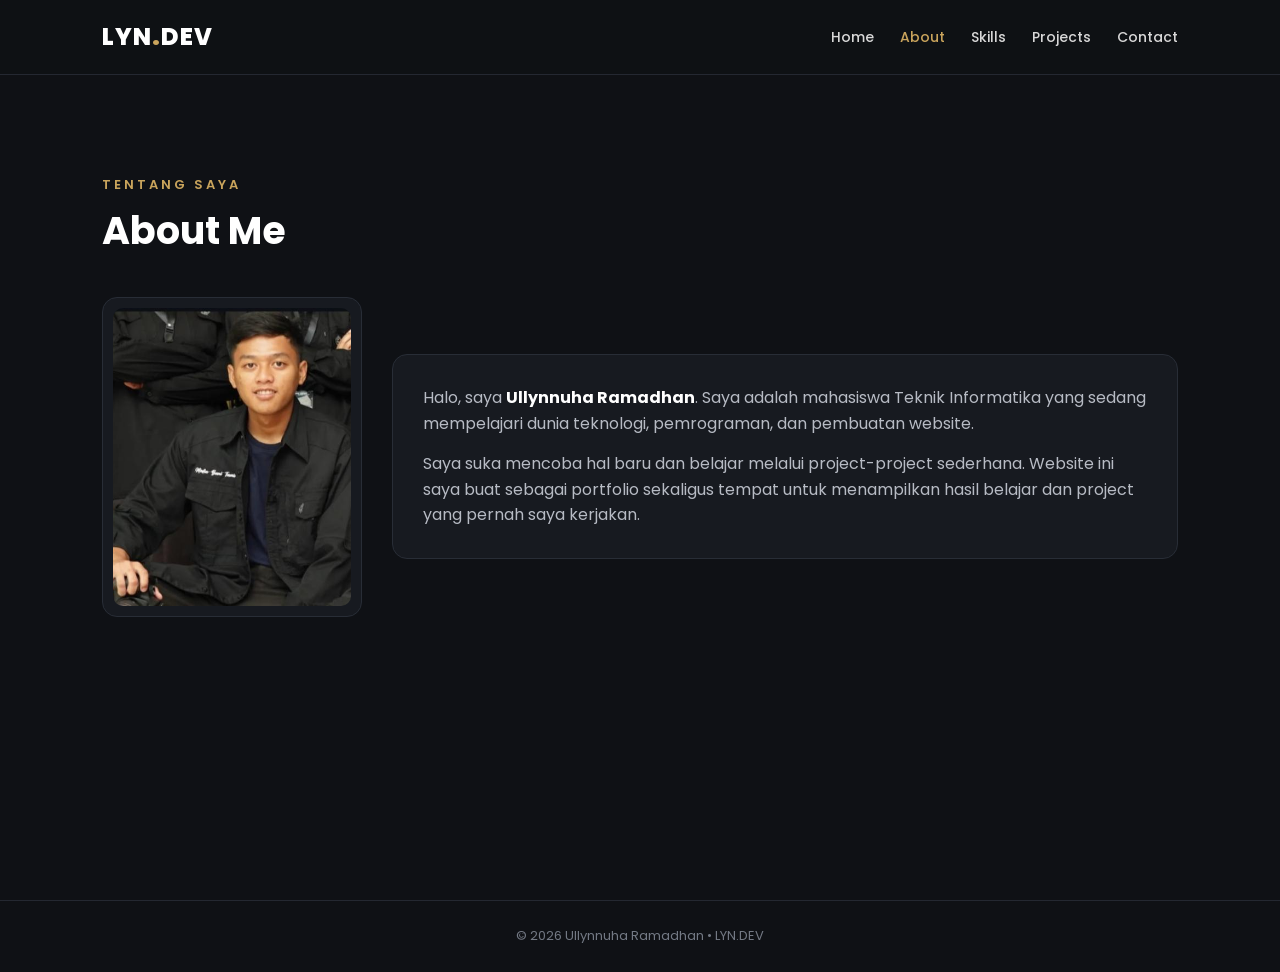
==== about.html @ 6558274b "Add files via upload" ====
<!DOCTYPE html>
<html lang="id">
<head>
    <meta charset="UTF-8">
    <meta name="viewport" content="width=device-width, initial-scale=1.0">
    <title>About | LYN.DEV</title>
    <link href="https://fonts.googleapis.com/css2?family=Poppins:wght@400;500;600;700;800&display=swap" rel="stylesheet">
    <link rel="stylesheet" href="style.css">
</head>
<body>
    <nav class="navbar">
        <div class="logo">LYN<span>.</span>DEV</div>
        <ul class="nav-menu">
            <li><a href="index.html">Home</a></li>
            <li><a href="about.html" class="active">About</a></li>
            <li><a href="skills.html">Skills</a></li>
            <li><a href="projects.html">Projects</a></li>
            <li><a href="contact.html">Contact</a></li>
        </ul>
    </nav>

    <section class="section">
        <p class="section-label">TENTANG SAYA</p>
        <h1 class="section-title">About Me</h1>
        <div class="about-layout">
            <div class="about-photo"><img src="nuha.jpeg" alt="Ullynnuha Ramadhan"></div>
            <div class="about-box">
                <p>Halo, saya <strong>Ullynnuha Ramadhan</strong>. Saya adalah mahasiswa Teknik Informatika yang sedang mempelajari dunia teknologi, pemrograman, dan pembuatan website.</p>
                <p>Saya suka mencoba hal baru dan belajar melalui project-project sederhana. Website ini saya buat sebagai portfolio sekaligus tempat untuk menampilkan hasil belajar dan project yang pernah saya kerjakan.</p>
            </div>
        </div>
    </section>

    <footer><p>© 2026 Ullynnuha Ramadhan • LYN.DEV</p></footer>
</body>
</html>
---- style.css ----
* { margin:0; padding:0; box-sizing:border-box; scroll-behavior:smooth; }
body { font-family:'Poppins',sans-serif; background:#0f1115; color:#fff; line-height:1.6; }
a { text-decoration:none; }
.navbar { width:100%; min-height:75px; padding:0 8%; display:flex; justify-content:space-between; align-items:center; background:rgba(15,17,21,.94); border-bottom:1px solid #242831; position:sticky; top:0; z-index:100; backdrop-filter:blur(10px); }
.logo { font-size:24px; font-weight:800; letter-spacing:1px; }
.logo span { color:#c9a45c; }
.nav-menu { display:flex; align-items:center; gap:26px; list-style:none; }
.nav-menu a { color:#d8d8d8; font-size:14px; font-weight:500; transition:.3s; }
.nav-menu a:hover,.nav-menu a.active { color:#c9a45c; }
.hero { min-height:calc(100vh - 75px); padding:70px 8%; display:flex; justify-content:space-between; align-items:center; gap:60px; }
.hero-text { max-width:650px; }
.hello,.section-label { color:#c9a45c; font-size:13px; font-weight:600; letter-spacing:3px; }
.hero h1 { margin-top:12px; font-size:clamp(48px,7vw,82px); line-height:1.05; font-weight:800; }
.hero h1 span { color:#c9a45c; }
.hero h2 { margin-top:18px; color:#d7d7d7; font-size:22px; font-weight:500; }
.description { max-width:600px; margin-top:18px; color:#9da2ad; font-size:16px; }
.hero-buttons { margin-top:30px; display:flex; gap:14px; flex-wrap:wrap; }
.btn { display:inline-block; padding:12px 22px; border-radius:8px; font-size:14px; font-weight:600; transition:.3s; }
.primary { background:#c9a45c; color:#101010; }
.primary:hover { transform:translateY(-3px); }
.secondary { border:1px solid #3a3e47; color:#fff; }
.secondary:hover { border-color:#c9a45c; color:#c9a45c; }
.hero-image { width:330px; height:390px; flex-shrink:0; border:1px solid #343943; border-radius:20px; padding:12px; background:#171a20; }
.hero-image img,.about-photo img { width:100%; height:100%; object-fit:cover; border-radius:10px; display:block; }
.section { padding:100px 8%; min-height:calc(100vh - 75px); }
.section-title { margin-top:5px; font-size:38px; font-weight:700; }
.about-layout { margin-top:35px; display:grid; grid-template-columns:260px 1fr; gap:30px; align-items:center; }
.about-photo { width:260px; height:320px; padding:10px; background:#171a20; border:1px solid #282d36; border-radius:15px; }
.about-box { max-width:850px; padding:30px; background:#171a20; border:1px solid #282d36; border-radius:15px; color:#b7bbc4; }
.about-box p + p { margin-top:15px; }
.about-box strong { color:#fff; }
.skills-container,.projects-container { margin-top:35px; display:grid; grid-template-columns:repeat(3,1fr); gap:18px; }
.skill-card,.project-card { padding:25px; background:#171a20; border:1px solid #282d36; border-radius:15px; transition:.3s; overflow:hidden; }
.skill-card:hover,.project-card:hover { transform:translateY(-6px); border-color:#c9a45c; }
.skill-icon { width:58px; height:58px; display:flex; justify-content:center; align-items:center; margin-bottom:20px; border-radius:12px; background:#242831; color:#c9a45c; font-size:12px; font-weight:700; }
.skill-card h3,.project-card h2 { margin-bottom:8px; }
.skill-card p,.project-card p { color:#9298a4; font-size:14px; }
.project-intro { max-width:700px; margin-top:12px; color:#9298a4; }
.project-media { padding:0; }
.project-media img { width:100%; height:210px; object-fit:cover; display:block; background:#242831; }
.project-content { padding:25px; }
.project-number { display:block; color:#c9a45c; font-size:14px; font-weight:600; margin-bottom:10px; }
.project-card span:last-child { display:inline-block; margin-top:18px; color:#c9a45c; font-size:12px; }
.project-note { margin-top:25px; padding:16px 18px; background:#171a20; border:1px dashed #343943; border-radius:10px; color:#9298a4; font-size:13px; }
.project-note strong { color:#fff; }
.contact-section { min-height:calc(100vh - 130px); padding:100px 8%; text-align:center; background:#12151a; }
.contact-text { max-width:600px; margin:15px auto 25px; color:#9298a4; }
.contact-links { display:flex; justify-content:center; gap:15px; flex-wrap:wrap; }
.contact-links a { padding:11px 20px; border:1px solid #343943; border-radius:8px; color:#fff; transition:.3s; }
.contact-links a:hover { color:#c9a45c; border-color:#c9a45c; }
footer { padding:25px 8%; text-align:center; border-top:1px solid #242831; color:#737984; font-size:13px; }
@media (max-width:850px) {
 .navbar { padding:15px 5%; flex-direction:column; gap:12px; }
 .nav-menu { gap:14px; flex-wrap:wrap; justify-content:center; }
 .hero { padding:60px 5%; flex-direction:column-reverse; text-align:center; }
 .hero-buttons { justify-content:center; }
 .hero-image { width:260px; height:310px; }
 .section,.contact-section { padding:75px 5%; }
 .skills-container,.projects-container { grid-template-columns:repeat(2,1fr); }
 .about-layout { grid-template-columns:1fr; justify-items:center; }
 .about-box { width:100%; }
}
@media (max-width:550px) {
 .nav-menu { gap:10px; }
 .nav-menu a { font-size:11px; }
 .hero h1 { font-size:48px; }
 .hero h2 { font-size:18px; }
 .skills-container,.projects-container { grid-template-columns:1fr; }
 .section-title { font-size:32px; }
}
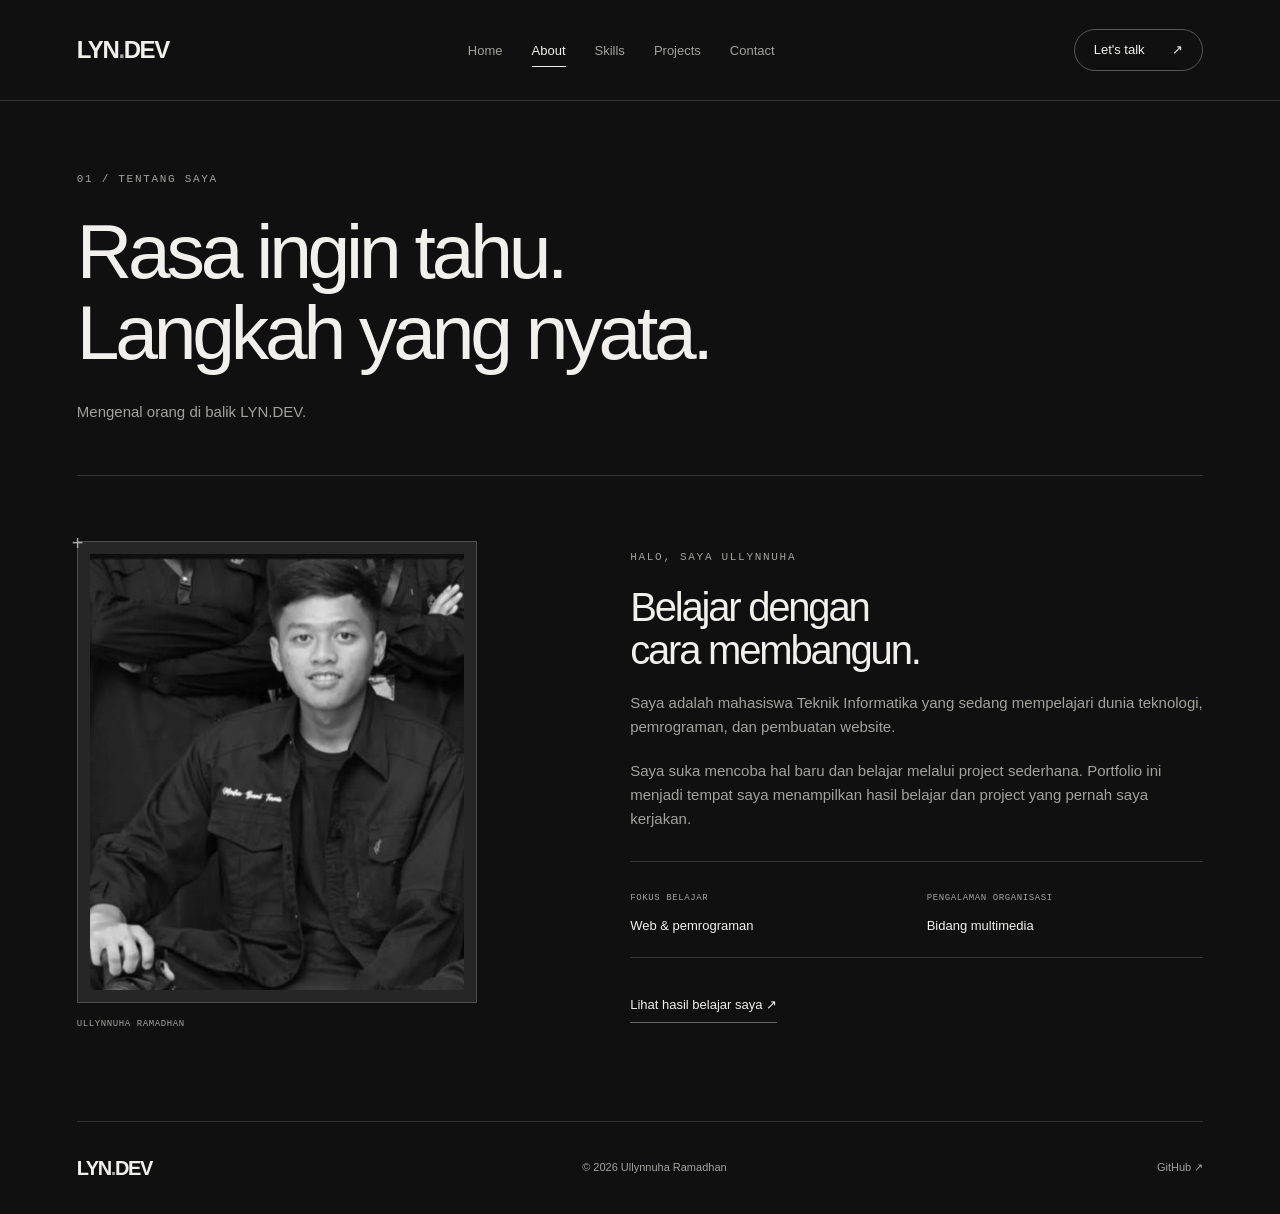
==== commit 4f89856b: "Redesign portfolio with a responsive monochrome layout" ====
--- a/about.html
+++ b/about.html
@@ -1,36 +1,4 @@
 <!DOCTYPE html>
-<html lang="id">
-<head>
-    <meta charset="UTF-8">
-    <meta name="viewport" content="width=device-width, initial-scale=1.0">
-    <title>About | LYN.DEV</title>
-    <link href="https://fonts.googleapis.com/css2?family=Poppins:wght@400;500;600;700;800&display=swap" rel="stylesheet">
-    <link rel="stylesheet" href="style.css">
-</head>
-<body>
-    <nav class="navbar">
-        <div class="logo">LYN<span>.</span>DEV</div>
-        <ul class="nav-menu">
-            <li><a href="index.html">Home</a></li>
-            <li><a href="about.html" class="active">About</a></li>
-            <li><a href="skills.html">Skills</a></li>
-            <li><a href="projects.html">Projects</a></li>
-            <li><a href="contact.html">Contact</a></li>
-        </ul>
-    </nav>
-
-    <section class="section">
-        <p class="section-label">TENTANG SAYA</p>
-        <h1 class="section-title">About Me</h1>
-        <div class="about-layout">
-            <div class="about-photo"><img src="nuha.jpeg" alt="Ullynnuha Ramadhan"></div>
-            <div class="about-box">
-                <p>Halo, saya <strong>Ullynnuha Ramadhan</strong>. Saya adalah mahasiswa Teknik Informatika yang sedang mempelajari dunia teknologi, pemrograman, dan pembuatan website.</p>
-                <p>Saya suka mencoba hal baru dan belajar melalui project-project sederhana. Website ini saya buat sebagai portfolio sekaligus tempat untuk menampilkan hasil belajar dan project yang pernah saya kerjakan.</p>
-            </div>
-        </div>
-    </section>
-
-    <footer><p>© 2026 Ullynnuha Ramadhan • LYN.DEV</p></footer>
-</body>
-</html>
+<html lang="id"><head><meta charset="UTF-8"><meta name="viewport" content="width=device-width, initial-scale=1.0"><meta name="theme-color" content="#101010"><meta name="description" content="Portfolio Ullynnuha Ramadhan, mahasiswa Teknik Informatika. Jelajahi project website, Python, dan C++ serta hubungi saya."><title>Tentang saya | LYN.DEV</title><link rel="stylesheet" href="style.css"></head><body>
+<a class="skip" href="#main">Lewati ke konten</a><header class="header"><nav class="navbar wrap" aria-label="Navigasi utama"><a class="logo" href="index.html" aria-label="LYN.DEV — Beranda">LYN<span>.</span>DEV</a><ul class="nav-menu"><li><a href="index.html">Home</a></li><li><a href="about.html" class="active" aria-current="page">About</a></li><li><a href="skills.html">Skills</a></li><li><a href="projects.html">Projects</a></li><li><a href="contact.html">Contact</a></li></ul><a class="nav-contact" href="contact.html">Let's talk <span aria-hidden="true">↗</span></a></nav></header>
+<main id="main" class="wrap"><div class="page-heading"><p class="eyebrow">01 / TENTANG SAYA</p><h1>Rasa ingin tahu.<br>Langkah yang nyata.</h1><p class="intro">Mengenal orang di balik LYN.DEV.</p></div><section class="about-grid"><figure class="portrait about-portrait"><div class="portrait-frame"><img src="nuha.jpeg" alt="Ullynnuha Ramadhan" width="600" height="750"></div><figcaption>ULLYNNUHA RAMADHAN</figcaption></figure><div class="about-copy"><p class="eyebrow">HALO, SAYA ULLYNNUHA</p><h2>Belajar dengan<br>cara membangun.</h2><p>Saya adalah mahasiswa Teknik Informatika yang sedang mempelajari dunia teknologi, pemrograman, dan pembuatan website.</p><p>Saya suka mencoba hal baru dan belajar melalui project sederhana. Portfolio ini menjadi tempat saya menampilkan hasil belajar dan project yang pernah saya kerjakan.</p><div class="about-facts"><div><span>FOKUS BELAJAR</span><p>Web &amp; pemrograman</p></div><div><span>PENGALAMAN ORGANISASI</span><p>Bidang multimedia</p></div></div><a class="text-link" href="projects.html">Lihat hasil belajar saya ↗</a></div></section></main><footer class="wrap"><a class="logo" href="index.html">LYN<span>.</span>DEV</a><p>© 2026 Ullynnuha Ramadhan</p><a href="https://github.com/nuharamadhan2809-code" target="_blank" rel="noopener noreferrer">GitHub <span aria-hidden="true">↗</span></a></footer></body></html>
--- a/style.css
+++ b/style.css
@@ -1,70 +1,5 @@
-* { margin:0; padding:0; box-sizing:border-box; scroll-behavior:smooth; }
-body { font-family:'Poppins',sans-serif; background:#0f1115; color:#fff; line-height:1.6; }
-a { text-decoration:none; }
-.navbar { width:100%; min-height:75px; padding:0 8%; display:flex; justify-content:space-between; align-items:center; background:rgba(15,17,21,.94); border-bottom:1px solid #242831; position:sticky; top:0; z-index:100; backdrop-filter:blur(10px); }
-.logo { font-size:24px; font-weight:800; letter-spacing:1px; }
-.logo span { color:#c9a45c; }
-.nav-menu { display:flex; align-items:center; gap:26px; list-style:none; }
-.nav-menu a { color:#d8d8d8; font-size:14px; font-weight:500; transition:.3s; }
-.nav-menu a:hover,.nav-menu a.active { color:#c9a45c; }
-.hero { min-height:calc(100vh - 75px); padding:70px 8%; display:flex; justify-content:space-between; align-items:center; gap:60px; }
-.hero-text { max-width:650px; }
-.hello,.section-label { color:#c9a45c; font-size:13px; font-weight:600; letter-spacing:3px; }
-.hero h1 { margin-top:12px; font-size:clamp(48px,7vw,82px); line-height:1.05; font-weight:800; }
-.hero h1 span { color:#c9a45c; }
-.hero h2 { margin-top:18px; color:#d7d7d7; font-size:22px; font-weight:500; }
-.description { max-width:600px; margin-top:18px; color:#9da2ad; font-size:16px; }
-.hero-buttons { margin-top:30px; display:flex; gap:14px; flex-wrap:wrap; }
-.btn { display:inline-block; padding:12px 22px; border-radius:8px; font-size:14px; font-weight:600; transition:.3s; }
-.primary { background:#c9a45c; color:#101010; }
-.primary:hover { transform:translateY(-3px); }
-.secondary { border:1px solid #3a3e47; color:#fff; }
-.secondary:hover { border-color:#c9a45c; color:#c9a45c; }
-.hero-image { width:330px; height:390px; flex-shrink:0; border:1px solid #343943; border-radius:20px; padding:12px; background:#171a20; }
-.hero-image img,.about-photo img { width:100%; height:100%; object-fit:cover; border-radius:10px; display:block; }
-.section { padding:100px 8%; min-height:calc(100vh - 75px); }
-.section-title { margin-top:5px; font-size:38px; font-weight:700; }
-.about-layout { margin-top:35px; display:grid; grid-template-columns:260px 1fr; gap:30px; align-items:center; }
-.about-photo { width:260px; height:320px; padding:10px; background:#171a20; border:1px solid #282d36; border-radius:15px; }
-.about-box { max-width:850px; padding:30px; background:#171a20; border:1px solid #282d36; border-radius:15px; color:#b7bbc4; }
-.about-box p + p { margin-top:15px; }
-.about-box strong { color:#fff; }
-.skills-container,.projects-container { margin-top:35px; display:grid; grid-template-columns:repeat(3,1fr); gap:18px; }
-.skill-card,.project-card { padding:25px; background:#171a20; border:1px solid #282d36; border-radius:15px; transition:.3s; overflow:hidden; }
-.skill-card:hover,.project-card:hover { transform:translateY(-6px); border-color:#c9a45c; }
-.skill-icon { width:58px; height:58px; display:flex; justify-content:center; align-items:center; margin-bottom:20px; border-radius:12px; background:#242831; color:#c9a45c; font-size:12px; font-weight:700; }
-.skill-card h3,.project-card h2 { margin-bottom:8px; }
-.skill-card p,.project-card p { color:#9298a4; font-size:14px; }
-.project-intro { max-width:700px; margin-top:12px; color:#9298a4; }
-.project-media { padding:0; }
-.project-media img { width:100%; height:210px; object-fit:cover; display:block; background:#242831; }
-.project-content { padding:25px; }
-.project-number { display:block; color:#c9a45c; font-size:14px; font-weight:600; margin-bottom:10px; }
-.project-card span:last-child { display:inline-block; margin-top:18px; color:#c9a45c; font-size:12px; }
-.project-note { margin-top:25px; padding:16px 18px; background:#171a20; border:1px dashed #343943; border-radius:10px; color:#9298a4; font-size:13px; }
-.project-note strong { color:#fff; }
-.contact-section { min-height:calc(100vh - 130px); padding:100px 8%; text-align:center; background:#12151a; }
-.contact-text { max-width:600px; margin:15px auto 25px; color:#9298a4; }
-.contact-links { display:flex; justify-content:center; gap:15px; flex-wrap:wrap; }
-.contact-links a { padding:11px 20px; border:1px solid #343943; border-radius:8px; color:#fff; transition:.3s; }
-.contact-links a:hover { color:#c9a45c; border-color:#c9a45c; }
-footer { padding:25px 8%; text-align:center; border-top:1px solid #242831; color:#737984; font-size:13px; }
-@media (max-width:850px) {
- .navbar { padding:15px 5%; flex-direction:column; gap:12px; }
- .nav-menu { gap:14px; flex-wrap:wrap; justify-content:center; }
- .hero { padding:60px 5%; flex-direction:column-reverse; text-align:center; }
- .hero-buttons { justify-content:center; }
- .hero-image { width:260px; height:310px; }
- .section,.contact-section { padding:75px 5%; }
- .skills-container,.projects-container { grid-template-columns:repeat(2,1fr); }
- .about-layout { grid-template-columns:1fr; justify-items:center; }
- .about-box { width:100%; }
-}
-@media (max-width:550px) {
- .nav-menu { gap:10px; }
- .nav-menu a { font-size:11px; }
- .hero h1 { font-size:48px; }
- .hero h2 { font-size:18px; }
- .skills-container,.projects-container { grid-template-columns:1fr; }
- .section-title { font-size:32px; }
-}
+/* LYN.DEV — monochrome portfolio */
+:root{color-scheme:dark;--bg:#101010;--fg:#f1f0ed;--muted:#a2a29f;--line:#333332;--panel:#191919}*{box-sizing:border-box}html{scroll-behavior:smooth;scroll-padding-top:110px}body{margin:0;background:var(--bg);color:var(--fg);font-family:Arial,Helvetica,sans-serif;-webkit-font-smoothing:antialiased;line-height:1.6}a{color:inherit;text-decoration:none}img{display:block;max-width:100%}h1,h2,h3,p,figure{margin:0}h1,h2,h3{line-height:1.06;letter-spacing:-.055em}a:focus-visible{outline:2px solid white;outline-offset:6px}.wrap{width:min(1240px,88%);margin-inline:auto}.header{border-bottom:1px solid var(--line)}.navbar{min-height:100px;display:flex;align-items:center;justify-content:space-between;gap:30px}.logo{font-size:24px;font-weight:900;letter-spacing:-1.4px;white-space:nowrap}.logo span{color:var(--muted)}.nav-menu{display:flex;gap:29px;list-style:none;margin:0;padding:0}.nav-menu a{color:var(--muted);font-size:13px;padding-block:12px;position:relative}.nav-menu a:hover,.nav-menu .active{color:var(--fg)}.nav-menu .active:after{content:'';position:absolute;bottom:3px;left:0;width:100%;height:1px;background:var(--fg)}.nav-contact{font-size:13px;border:1px solid #565654;padding:10px 19px;border-radius:30px}.nav-contact span{margin-left:24px}.skip{position:fixed;top:-100px;left:20px;background:white;color:black;padding:12px;z-index:999}.skip:focus{top:10px}.eyebrow{font-family:monospace;font-size:11px;letter-spacing:1.7px;font-weight:400;color:var(--muted)}.hero{display:grid;grid-template-columns:1.45fr 1fr;gap:7%;align-items:center;padding-block:80px 65px}.hero h1{font-size:clamp(54px,6.7vw,96px);margin:27px 0 22px;font-weight:600;letter-spacing:-.072em}.surname{display:block;color:#999997}.period{color:#777773}.hero-tagline{font-size:clamp(22px,2.1vw,30px);letter-spacing:-.04em;line-height:1.25}.hero-description{max-width:400px;color:var(--muted);font-size:14px;line-height:1.8;margin-top:18px}.status-dot{width:6px;height:6px;display:inline-block;background:var(--fg);border-radius:50%;margin-right:8px;vertical-align:middle}.actions{display:flex;gap:28px;align-items:center;flex-wrap:wrap;margin-top:30px}.button{display:inline-flex;align-items:center;justify-content:space-between;gap:32px;background:var(--fg);color:var(--bg);padding:15px 23px;font-size:13px;font-weight:600;border:1px solid var(--fg);transition:background .2s,color .2s}.button:hover{background:transparent;color:var(--fg)}.text-link{display:inline-flex;gap:24px;align-items:center;font-size:13px;white-space:nowrap;border-bottom:1px solid #666;padding-block:7px}.text-link:hover{border-color:white}.portrait{position:relative;min-width:0}.portrait-frame{background:#262626;position:relative;padding:12px;border:1px solid #4c4c4a}.portrait-frame:before{content:'+';position:absolute;top:-15px;left:-6px;z-index:1;color:#aaa;font-size:20px}.portrait-frame img{width:100%;height:clamp(330px,34vw,460px);object-fit:cover;object-position:center 35%;filter:grayscale(1)}.portrait figcaption{display:flex;justify-content:space-between;gap:10px;font-family:monospace;font-size:9px;letter-spacing:.6px;color:var(--muted);margin-top:14px}.portrait-index{position:absolute;right:-29px;top:5px;writing-mode:vertical-rl;font-family:monospace;font-size:9px;letter-spacing:2px;color:var(--muted)}.stack-strip{display:flex;justify-content:space-between;align-items:center;gap:25px;border-block:1px solid var(--line);padding-block:25px}.stack-strip>span{font-size:10px;letter-spacing:1.5px;color:var(--muted);font-family:monospace}.stack-strip p{font-size:15px;word-spacing:3px}.stack-strip i{font-style:normal;color:#666;margin-inline:12px}.section{padding-block:80px}.section-heading{display:flex;justify-content:space-between;align-items:end;gap:25px;margin-bottom:35px}.section-heading h2{font-size:clamp(32px,3.6vw,48px);margin-top:14px;font-weight:500}.project-grid{display:grid;grid-template-columns:1fr 1fr;gap:44px 30px}.project{min-width:0}.project-visual{background:var(--panel);aspect-ratio:1.5;overflow:hidden;display:flex;align-items:center;justify-content:center;border:1px solid var(--line);padding:28px}.project-visual img{width:100%;height:100%;object-fit:contain;filter:grayscale(1);transition:transform .35s}.project:hover .project-visual img{transform:scale(1.025)}.project-meta{display:flex;justify-content:space-between;gap:12px;color:var(--muted);font-family:monospace;font-size:9px;letter-spacing:.6px;margin-block:20px 12px}.project h3{font-size:26px;font-weight:500;letter-spacing:-1px}.project>p{font-size:13px;color:var(--muted);max-width:440px;line-height:1.8;margin-top:12px}.contact-banner{border-top:1px solid var(--line);padding-block:65px 80px;position:relative}.contact-banner h2{font-size:clamp(40px,5.8vw,76px);font-weight:500;margin-top:20px}.contact-banner .button{position:absolute;bottom:83px;right:0}footer{border-top:1px solid var(--line);padding-block:30px;display:flex;align-items:center;justify-content:space-between;gap:20px}footer p,footer>a:last-child{font-size:11px;color:var(--muted)}footer .logo{font-size:20px}.page-heading{padding-block:70px 50px;border-bottom:1px solid var(--line)}.page-heading h1{font-size:clamp(43px,6vw,78px);font-weight:500;margin-top:22px}.intro{font-size:15px;color:var(--muted);max-width:560px;margin-top:25px;line-height:1.8}.about-grid{display:grid;grid-template-columns:1fr 1.3fr;gap:10%;padding-block:65px 90px;align-items:center}.about-portrait{max-width:400px}.about-copy h2{font-size:40px;font-weight:500;margin-block:20px}.about-copy>p:not(.eyebrow){font-size:15px;color:var(--muted);margin-top:20px}.about-facts{display:grid;grid-template-columns:1fr 1fr;gap:20px;border-block:1px solid var(--line);padding-block:20px;margin-block:30px}.about-facts span{font-size:9px;color:var(--muted);font-family:monospace;letter-spacing:.6px}.about-facts p{font-size:13px;margin-top:8px}.skills-grid{display:grid;grid-template-columns:repeat(3,1fr);margin-block:45px}.skill{padding:28px 24px 32px;border:1px solid var(--line);margin-right:-1px;margin-bottom:-1px;background:var(--bg);transition:background .2s}.skill:hover{background:var(--panel)}.skill-top{display:flex;justify-content:space-between;gap:12px;font-family:monospace;font-size:9px;color:var(--muted);letter-spacing:.5px}.skill h2{font-size:32px;font-weight:500;margin-block:42px 18px}.skill p{font-size:13px;color:var(--muted);line-height:1.8}.page-outro{display:flex;align-items:center;justify-content:space-between;gap:20px;border-top:1px solid var(--line);padding-block:30px 60px;font-size:14px;color:var(--muted)}.projects-all{padding-block:50px 65px}.code-visual{width:100%;font-family:monospace;font-size:13px}.code-visual>span,.code-visual small{color:var(--muted);font-size:10px}.code-visual pre{white-space:pre-wrap;overflow-wrap:anywhere;margin-block:22px;line-height:1.9}.contact-list{padding-block:15px 70px}.contact-list>a{display:flex;align-items:center;justify-content:space-between;gap:25px;border-bottom:1px solid var(--line);padding:30px 12px;transition:background .2s}.contact-list>a:hover{background:var(--panel)}.contact-list h2{font-size:36px;font-weight:500;margin-block:10px}.contact-list p{color:var(--muted);font-size:13px;overflow-wrap:anywhere}.contact-arrow{font-size:42px;font-weight:300}
+@media(min-width:1500px){.hero{padding-block:100px 85px}}@media(max-width:950px){.wrap{width:88%}.navbar{gap:20px;min-height:90px}.nav-contact{display:none}.nav-menu{gap:20px}.hero{gap:6%;padding-block:60px}.hero h1{font-size:clamp(48px,7.5vw,72px)}.hero .eyebrow{font-size:9px;letter-spacing:1px}.portrait figcaption{font-size:8px;flex-wrap:wrap}.stack-strip{align-items:flex-start;flex-direction:column;gap:12px}.stack-strip i{margin-inline:8px}.about-grid{gap:6%}.about-copy h2{font-size:32px}.skills-grid{grid-template-columns:repeat(2,1fr)}}
+@media(max-width:640px){.wrap{width:88%}.navbar{flex-direction:column;align-items:flex-start;gap:17px;padding-block:22px}.logo{font-size:23px}.nav-menu{width:100%;justify-content:space-between;gap:10px}.nav-menu a{font-size:12px}.hero{grid-template-columns:1fr;padding-block:45px;gap:40px}.hero h1{font-size:clamp(48px,13.8vw,80px);margin-block:23px}.hero-tagline{font-size:25px}.hero .eyebrow{font-size:10px;letter-spacing:1px}.hero-description{font-size:14px}.actions{gap:24px}.portrait{width:100%;max-width:440px}.portrait-frame img{height:390px;height:clamp(320px,100vw,450px)}.portrait figcaption{font-size:9px}.portrait-index{right:-22px}.stack-strip p{font-size:12px;word-spacing:0}.stack-strip i{margin-inline:4px}.section{padding-block:50px}.section-heading{align-items:flex-start;flex-direction:column;margin-bottom:25px;gap:15px}.project-grid{grid-template-columns:1fr;gap:35px}.project-visual{padding:20px}.project h3{font-size:25px}.project-meta{font-size:8px}.contact-banner{padding-block:40px 50px}.contact-banner .button{position:static;margin-top:30px}.contact-banner h2{font-size:49px}footer{flex-wrap:wrap;padding-block:25px}footer p{order:3;width:100%}.page-heading{padding-block:45px 35px}.page-heading h1{font-size:clamp(39px,10.7vw,62px)}.intro{font-size:14px}.about-grid{grid-template-columns:1fr;padding-block:40px 60px;gap:35px}.about-copy h2{font-size:36px}.about-facts{grid-template-columns:1fr}.skills-grid{grid-template-columns:1fr;margin-block:30px}.skill h2{margin-top:28px}.page-outro{align-items:flex-start;flex-direction:column;padding-block:25px 45px}.projects-all{padding-block:35px 45px}.contact-list h2{font-size:30px}.contact-list>a{padding-inline:0}.contact-arrow{font-size:32px}.contact-list p{font-size:12px}.contact-list{padding-bottom:45px}}
+@media(prefers-reduced-motion:reduce){html{scroll-behavior:auto}*,*:before,*:after{transition:none!important;animation:none!important}}
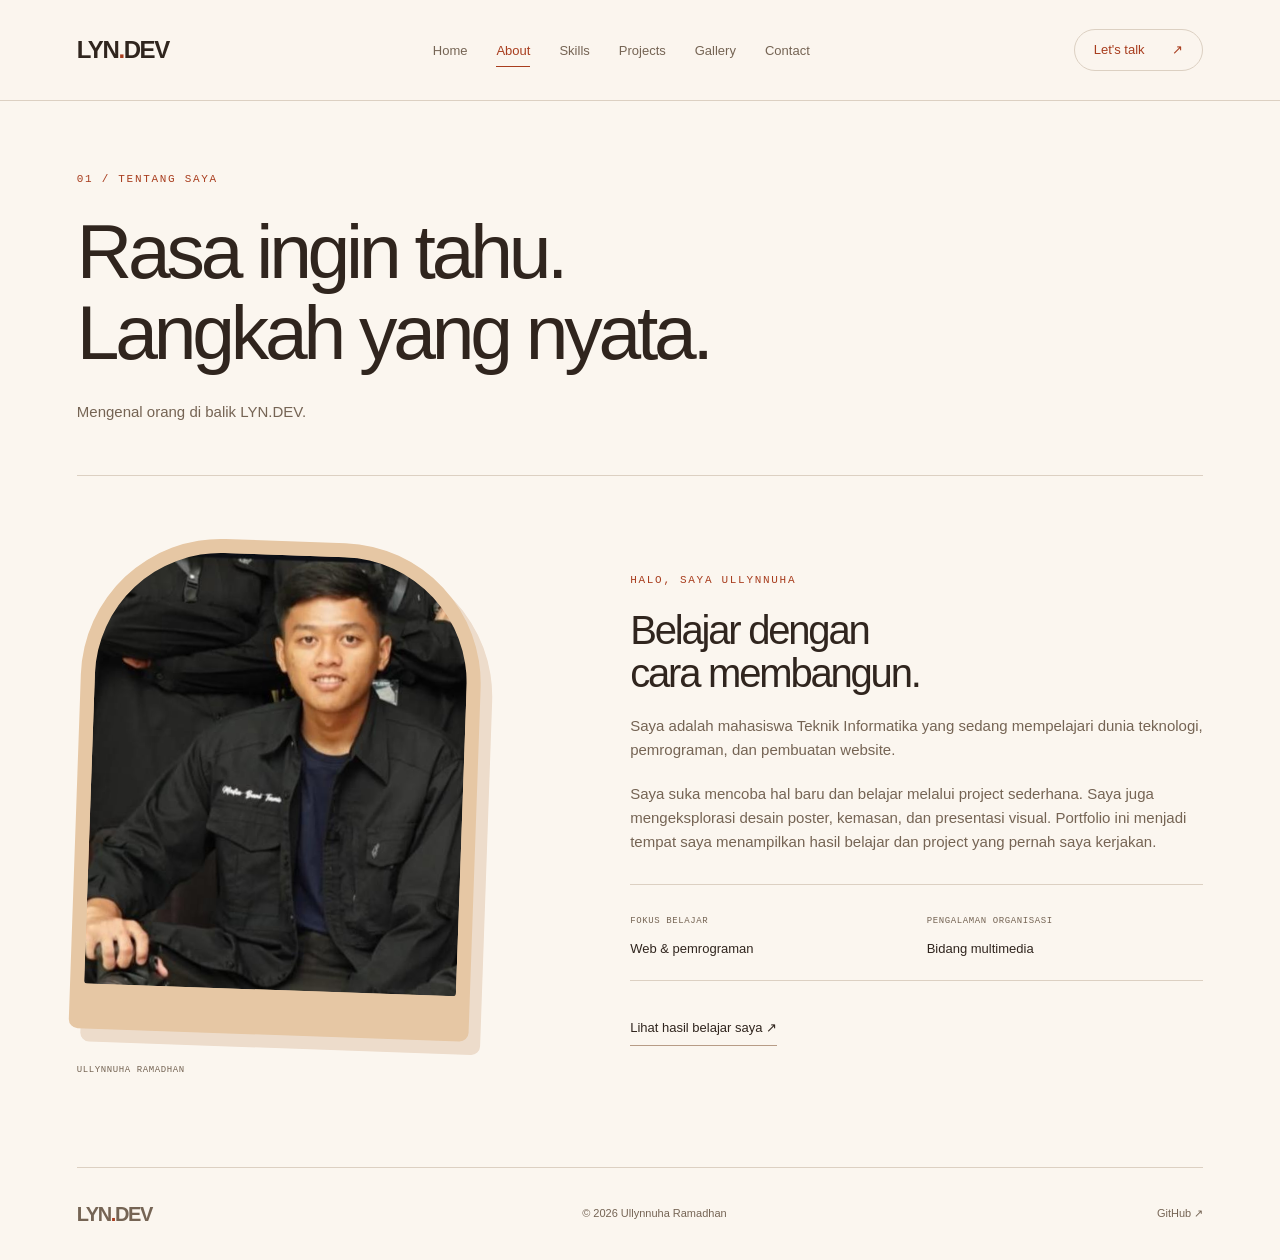
==== commit 79f38c81: "Add colorful design gallery with seven artworks" ====
--- a/about.html
+++ b/about.html
@@ -1,4 +1,4 @@
 <!DOCTYPE html>
-<html lang="id"><head><meta charset="UTF-8"><meta name="viewport" content="width=device-width, initial-scale=1.0"><meta name="theme-color" content="#101010"><meta name="description" content="Portfolio Ullynnuha Ramadhan, mahasiswa Teknik Informatika. Jelajahi project website, Python, dan C++ serta hubungi saya."><title>Tentang saya | LYN.DEV</title><link rel="stylesheet" href="style.css"></head><body>
-<a class="skip" href="#main">Lewati ke konten</a><header class="header"><nav class="navbar wrap" aria-label="Navigasi utama"><a class="logo" href="index.html" aria-label="LYN.DEV — Beranda">LYN<span>.</span>DEV</a><ul class="nav-menu"><li><a href="index.html">Home</a></li><li><a href="about.html" class="active" aria-current="page">About</a></li><li><a href="skills.html">Skills</a></li><li><a href="projects.html">Projects</a></li><li><a href="contact.html">Contact</a></li></ul><a class="nav-contact" href="contact.html">Let's talk <span aria-hidden="true">↗</span></a></nav></header>
-<main id="main" class="wrap"><div class="page-heading"><p class="eyebrow">01 / TENTANG SAYA</p><h1>Rasa ingin tahu.<br>Langkah yang nyata.</h1><p class="intro">Mengenal orang di balik LYN.DEV.</p></div><section class="about-grid"><figure class="portrait about-portrait"><div class="portrait-frame"><img src="nuha.jpeg" alt="Ullynnuha Ramadhan" width="600" height="750"></div><figcaption>ULLYNNUHA RAMADHAN</figcaption></figure><div class="about-copy"><p class="eyebrow">HALO, SAYA ULLYNNUHA</p><h2>Belajar dengan<br>cara membangun.</h2><p>Saya adalah mahasiswa Teknik Informatika yang sedang mempelajari dunia teknologi, pemrograman, dan pembuatan website.</p><p>Saya suka mencoba hal baru dan belajar melalui project sederhana. Portfolio ini menjadi tempat saya menampilkan hasil belajar dan project yang pernah saya kerjakan.</p><div class="about-facts"><div><span>FOKUS BELAJAR</span><p>Web &amp; pemrograman</p></div><div><span>PENGALAMAN ORGANISASI</span><p>Bidang multimedia</p></div></div><a class="text-link" href="projects.html">Lihat hasil belajar saya ↗</a></div></section></main><footer class="wrap"><a class="logo" href="index.html">LYN<span>.</span>DEV</a><p>© 2026 Ullynnuha Ramadhan</p><a href="https://github.com/nuharamadhan2809-code" target="_blank" rel="noopener noreferrer">GitHub <span aria-hidden="true">↗</span></a></footer></body></html>+<html lang="id"><head><meta charset="UTF-8"><meta name="viewport" content="width=device-width, initial-scale=1.0"><meta name="theme-color" content="#fbf6ef"><meta name="description" content="Portfolio Ullynnuha Ramadhan, mahasiswa Teknik Informatika. Jelajahi project website, Python, dan C++ serta hubungi saya."><title>Tentang saya | LYN.DEV</title><link rel="stylesheet" href="style.css"></head><body>
+<a class="skip" href="#main">Lewati ke konten</a><header class="header"><nav class="navbar wrap" aria-label="Navigasi utama"><a class="logo" href="index.html" aria-label="LYN.DEV — Beranda">LYN<span>.</span>DEV</a><ul class="nav-menu"><li><a href="index.html">Home</a></li><li><a href="about.html" class="active" aria-current="page">About</a></li><li><a href="skills.html">Skills</a></li><li><a href="projects.html">Projects</a></li><li><a href="gallery.html">Gallery</a></li><li><a href="contact.html">Contact</a></li></ul><a class="nav-contact" href="contact.html">Let's talk <span aria-hidden="true">↗</span></a></nav></header>
+<main id="main" class="wrap"><div class="page-heading"><p class="eyebrow">01 / TENTANG SAYA</p><h1>Rasa ingin tahu.<br>Langkah yang nyata.</h1><p class="intro">Mengenal orang di balik LYN.DEV.</p></div><section class="about-grid"><figure class="portrait about-portrait"><div class="portrait-frame"><img src="nuha.jpeg" alt="Ullynnuha Ramadhan" width="600" height="750"></div><figcaption>ULLYNNUHA RAMADHAN</figcaption></figure><div class="about-copy"><p class="eyebrow">HALO, SAYA ULLYNNUHA</p><h2>Belajar dengan<br>cara membangun.</h2><p>Saya adalah mahasiswa Teknik Informatika yang sedang mempelajari dunia teknologi, pemrograman, dan pembuatan website.</p><p>Saya suka mencoba hal baru dan belajar melalui project sederhana. Saya juga mengeksplorasi desain poster, kemasan, dan presentasi visual. Portfolio ini menjadi tempat saya menampilkan hasil belajar dan project yang pernah saya kerjakan.</p><div class="about-facts"><div><span>FOKUS BELAJAR</span><p>Web &amp; pemrograman</p></div><div><span>PENGALAMAN ORGANISASI</span><p>Bidang multimedia</p></div></div><a class="text-link" href="projects.html">Lihat hasil belajar saya ↗</a></div></section></main><footer class="wrap"><a class="logo" href="index.html">LYN<span>.</span>DEV</a><p>© 2026 Ullynnuha Ramadhan</p><a href="https://github.com/nuharamadhan2809-code" target="_blank" rel="noopener noreferrer">GitHub <span aria-hidden="true">↗</span></a></footer><script src="gallery.js" defer></script></body></html>
--- a/style.css
+++ b/style.css
@@ -3,3 +3,9 @@
 @media(min-width:1500px){.hero{padding-block:100px 85px}}@media(max-width:950px){.wrap{width:88%}.navbar{gap:20px;min-height:90px}.nav-contact{display:none}.nav-menu{gap:20px}.hero{gap:6%;padding-block:60px}.hero h1{font-size:clamp(48px,7.5vw,72px)}.hero .eyebrow{font-size:9px;letter-spacing:1px}.portrait figcaption{font-size:8px;flex-wrap:wrap}.stack-strip{align-items:flex-start;flex-direction:column;gap:12px}.stack-strip i{margin-inline:8px}.about-grid{gap:6%}.about-copy h2{font-size:32px}.skills-grid{grid-template-columns:repeat(2,1fr)}}
 @media(max-width:640px){.wrap{width:88%}.navbar{flex-direction:column;align-items:flex-start;gap:17px;padding-block:22px}.logo{font-size:23px}.nav-menu{width:100%;justify-content:space-between;gap:10px}.nav-menu a{font-size:12px}.hero{grid-template-columns:1fr;padding-block:45px;gap:40px}.hero h1{font-size:clamp(48px,13.8vw,80px);margin-block:23px}.hero-tagline{font-size:25px}.hero .eyebrow{font-size:10px;letter-spacing:1px}.hero-description{font-size:14px}.actions{gap:24px}.portrait{width:100%;max-width:440px}.portrait-frame img{height:390px;height:clamp(320px,100vw,450px)}.portrait figcaption{font-size:9px}.portrait-index{right:-22px}.stack-strip p{font-size:12px;word-spacing:0}.stack-strip i{margin-inline:4px}.section{padding-block:50px}.section-heading{align-items:flex-start;flex-direction:column;margin-bottom:25px;gap:15px}.project-grid{grid-template-columns:1fr;gap:35px}.project-visual{padding:20px}.project h3{font-size:25px}.project-meta{font-size:8px}.contact-banner{padding-block:40px 50px}.contact-banner .button{position:static;margin-top:30px}.contact-banner h2{font-size:49px}footer{flex-wrap:wrap;padding-block:25px}footer p{order:3;width:100%}.page-heading{padding-block:45px 35px}.page-heading h1{font-size:clamp(39px,10.7vw,62px)}.intro{font-size:14px}.about-grid{grid-template-columns:1fr;padding-block:40px 60px;gap:35px}.about-copy h2{font-size:36px}.about-facts{grid-template-columns:1fr}.skills-grid{grid-template-columns:1fr;margin-block:30px}.skill h2{margin-top:28px}.page-outro{align-items:flex-start;flex-direction:column;padding-block:25px 45px}.projects-all{padding-block:35px 45px}.contact-list h2{font-size:30px}.contact-list>a{padding-inline:0}.contact-arrow{font-size:32px}.contact-list p{font-size:12px}.contact-list{padding-bottom:45px}}
 @media(prefers-reduced-motion:reduce){html{scroll-behavior:auto}*,*:before,*:after{transition:none!important;animation:none!important}}
+
+/* Warm paper, burnt orange, and full-color artwork. */
+:root{color-scheme:light;--bg:#fbf6ef;--fg:#30251e;--muted:#756454;--line:#dcd0c2;--panel:#f0e5d7;--accent:#a83d1e;--orange:#d85d33}
+body{background:var(--bg)}a:focus-visible,button:focus-visible{outline:3px solid var(--accent);outline-offset:5px}.logo span,.period,.surname{color:var(--accent)}.header{background:#fbf6eff0}.nav-menu a:hover,.nav-menu .active{color:var(--accent)}.nav-menu .active:after{background:var(--accent)}.nav-contact{border-color:var(--line);color:var(--accent)}.nav-contact:hover{background:var(--panel)}.hero{padding-block:64px 60px}.hero-copy{position:relative}.hero h1{font-weight:600}.hero-tagline{font-weight:500}.status-dot{background:var(--orange)}.button{background:var(--accent);color:#fff9f1;border-color:var(--accent);border-radius:6px}.button:hover{background:var(--fg);color:#fff9f1;border-color:var(--fg)}.text-link{border-color:#b79c86}.text-link:hover{color:var(--accent);border-color:var(--accent)}.portrait-frame{border:0;background:#e6c7a4;padding:14px 14px 45px;border-radius:140px 140px 9px 9px;transform:rotate(2deg);box-shadow:12px 13px 0 #eddccb}.portrait-frame:before{display:none}.portrait-frame img{filter:none;border-radius:126px 126px 3px 3px;object-position:center 35%}.portrait figcaption{margin-top:27px;color:var(--muted)}.portrait-index{color:var(--accent)}.stack-strip{border-block-color:#d5c2ae}.stack-strip i{color:#bfa890}.stack-strip p{color:#70513c}.project-visual{background:var(--panel);border-color:var(--line);border-radius:10px}.project-visual img{filter:none}.project h3{color:var(--fg)}.project-meta{color:var(--accent)}.contact-banner{background:#f0dfc9;border:0;border-radius:16px;padding:45px 40px 55px;margin-bottom:60px}.contact-banner .button{right:40px;bottom:60px}.contact-banner h2{font-size:clamp(40px,5vw,66px)}.contact-banner .eyebrow{color:var(--accent)}.skill:hover,.contact-list>a:hover{background:#f2e5d4}.skill{background:transparent}.skill-top{color:var(--accent)}.skip{background:var(--accent);color:white}.code-visual{color:var(--fg)}.page-heading .eyebrow,.about-copy>.eyebrow{color:var(--accent)}footer{color:var(--muted)}.gallery-heading{padding-top:55px}.gallery-heading h1{font-size:clamp(54px,6.9vw,94px);font-weight:500}.gallery-heading em{font-family:Georgia,'Times New Roman',serif;font-weight:400;color:var(--accent);letter-spacing:-.055em}.gallery-intro{display:flex;align-items:end;justify-content:space-between;gap:30px}.gallery-intro .intro{max-width:480px}.collection-count{color:var(--accent);font-family:monospace;font-size:15px;text-align:right;white-space:nowrap}.collection-count span{font-size:9px;letter-spacing:1px;color:var(--muted)}.gallery-section{padding-block:30px 70px}.gallery-toolbar{display:flex;align-items:center;justify-content:space-between;gap:20px;margin-bottom:32px}.filter-group{display:flex;gap:8px;flex-wrap:wrap}button{font:inherit;cursor:pointer}.filter{background:transparent;border:1px solid var(--line);color:var(--muted);border-radius:30px;font-size:12px;padding:10px 20px;transition:background .2s,color .2s}.filter span{font-size:9px;margin-left:8px;opacity:.75}.filter.active,.filter:hover{background:var(--accent);border-color:var(--accent);color:#fff9f1}.gallery-hint{font-family:monospace;font-size:10px;color:var(--muted)}.work-grid{display:grid;grid-template-columns:repeat(3,minmax(0,1fr));gap:38px 24px}.work-card{min-width:0}.work-card[hidden]{display:none}.work-image{position:relative;display:flex;align-items:center;justify-content:center;background:#eadaca;border:1px solid #dfcebc;border-radius:12px;overflow:hidden;aspect-ratio:3/4;padding:16px;transition:background .2s}.work-image img{width:100%;height:100%;object-fit:contain;filter:none;transition:transform .3s}.work-image:hover img{transform:scale(1.025)}.view-art{position:absolute;bottom:14px;right:14px;background:#fffaf1ed;border:1px solid #d8c6b4;color:var(--accent);border-radius:30px;padding:8px 12px;font-size:10px;display:flex;gap:24px;box-shadow:0 2px 10px #49301e10}.work-caption{display:flex;justify-content:space-between;align-items:start;gap:15px;margin-top:18px}.work-caption .eyebrow{font-size:9px;letter-spacing:1.4px;color:var(--accent)}.work-caption h3{font-size:20px;letter-spacing:-.6px;font-weight:500;line-height:1.25;margin-top:7px}.work-index{font:11px monospace;color:var(--muted);padding-top:3px}.selected-work{border-bottom:1px solid var(--line)}.home-works .work-image{aspect-ratio:4/5}.gallery-grid .work-card:last-child{grid-column:span 2}.gallery-grid .work-card:last-child .work-image{aspect-ratio:16/9}.creative-link{padding-top:24px;display:flex;align-items:center;justify-content:space-between;gap:20px}.creative-link p{color:var(--muted);font-size:13px}.viewer-open{overflow:hidden}.art-viewer{color:#fff5e9;background:#2a211d;border:1px solid #766153;border-radius:14px;max-width:1100px;width:94vw;max-height:94dvh;padding:20px;box-shadow:0 25px 100px #0005}.art-viewer::backdrop{background:#20170fe8;backdrop-filter:blur(6px)}.viewer-toolbar{display:flex;justify-content:space-between;align-items:center;margin-bottom:14px}.viewer-counter{font:12px monospace;color:#e3c8ad}.viewer-close,.viewer-prev,.viewer-next{background:transparent;color:#fff5e9;border:1px solid #806c5d;border-radius:30px;padding:8px 16px;font-size:13px;min-height:40px}.viewer-close span{font-size:20px;margin-left:15px}.viewer-stage{display:grid;grid-template-columns:44px minmax(0,1fr) 44px;gap:12px;align-items:center}.viewer-prev,.viewer-next{padding:0;font-size:20px}.viewer-image{width:100%;height:65dvh;object-fit:contain}.viewer-caption{display:flex;align-items:center;justify-content:space-between;gap:20px;margin-top:20px}.viewer-caption h2{font-size:22px;font-weight:500;letter-spacing:-.7px}.viewer-caption p{font-size:12px;color:#dcc6b3;margin-top:8px;max-width:650px}.viewer-original{font-size:11px;white-space:nowrap;color:#f5c6a1;border-bottom:1px solid #a98162}.viewer-close:hover,.viewer-prev:hover,.viewer-next:hover{background:#514031}
+@media(max-width:950px){.work-grid{grid-template-columns:repeat(2,minmax(0,1fr))}.home-works .work-card:last-child{grid-column:1/-1}.home-works .work-card:last-child .work-image{aspect-ratio:1.8}.nav-menu{gap:18px}.gallery-grid .work-card:last-child{grid-column:1/-1}.contact-banner{padding-inline:28px}.contact-banner .button{right:28px}.hero{gap:7%}}
+@media(max-width:640px){.navbar{align-items:flex-start;gap:20px}.nav-menu{gap:8px;flex-wrap:wrap}.nav-menu a{font-size:11px}.hero{padding-top:38px}.hero .portrait{width:93%;margin:0 auto 15px}.portrait-frame{border-radius:140px 140px 7px 7px}.portrait-frame img{border-radius:126px 126px 3px 3px}.portrait-index{right:-23px}.work-grid{grid-template-columns:1fr;gap:30px}.home-works .work-card:last-child{grid-column:auto}.home-works .work-card:last-child .work-image{aspect-ratio:4/5}.work-image{padding:16px}.gallery-grid .work-card:last-child{grid-column:auto}.gallery-grid .work-card:last-child .work-image{aspect-ratio:16/10}.work-caption h3{font-size:23px}.gallery-heading{padding-top:38px}.gallery-heading h1{font-size:clamp(49px,12vw,72px)}.gallery-intro{align-items:start;flex-direction:column;gap:20px}.collection-count{text-align:left;font-size:12px}.collection-count br{display:none}.collection-count span{margin-left:12px;font-size:8px}.gallery-toolbar{align-items:start;flex-direction:column;gap:15px}.filter{padding:9px 14px;font-size:11px}.gallery-hint{font-size:9px}.gallery-section{padding-bottom:45px}.contact-banner{padding:30px 23px 35px;margin-bottom:40px}.contact-banner h2{font-size:43px}.contact-banner .button{position:static}.creative-link{align-items:start;flex-direction:column;gap:10px}.viewer-stage{grid-template-columns:32px minmax(0,1fr) 32px;gap:6px}.art-viewer{width:96vw;padding:12px}.viewer-image{height:59dvh}.viewer-caption{align-items:start;flex-direction:column;gap:12px;margin-top:15px}.viewer-caption h2{font-size:19px}.viewer-caption p{font-size:11px}.viewer-prev,.viewer-next{min-height:36px;font-size:17px}.viewer-toolbar{margin-bottom:10px}}
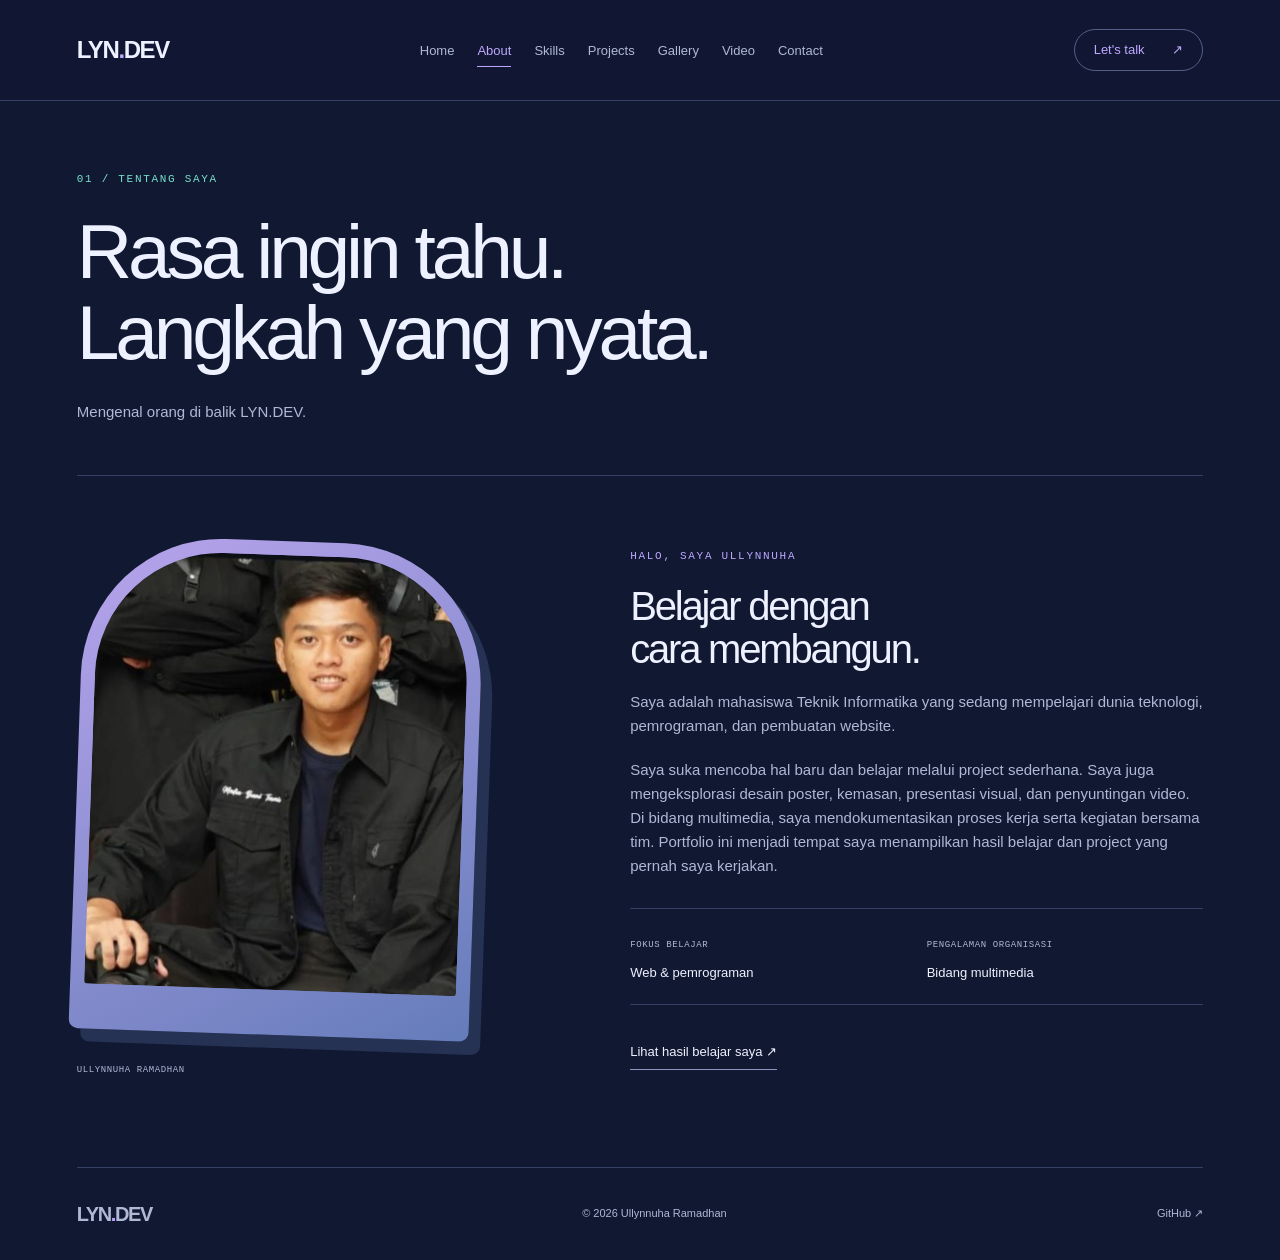
==== commit 47f155b5: "Add multimedia portfolio and modern navy theme" ====
--- a/about.html
+++ b/about.html
@@ -1,4 +1,4 @@
 <!DOCTYPE html>
-<html lang="id"><head><meta charset="UTF-8"><meta name="viewport" content="width=device-width, initial-scale=1.0"><meta name="theme-color" content="#fbf6ef"><meta name="description" content="Portfolio Ullynnuha Ramadhan, mahasiswa Teknik Informatika. Jelajahi project website, Python, dan C++ serta hubungi saya."><title>Tentang saya | LYN.DEV</title><link rel="stylesheet" href="style.css"></head><body>
-<a class="skip" href="#main">Lewati ke konten</a><header class="header"><nav class="navbar wrap" aria-label="Navigasi utama"><a class="logo" href="index.html" aria-label="LYN.DEV — Beranda">LYN<span>.</span>DEV</a><ul class="nav-menu"><li><a href="index.html">Home</a></li><li><a href="about.html" class="active" aria-current="page">About</a></li><li><a href="skills.html">Skills</a></li><li><a href="projects.html">Projects</a></li><li><a href="gallery.html">Gallery</a></li><li><a href="contact.html">Contact</a></li></ul><a class="nav-contact" href="contact.html">Let's talk <span aria-hidden="true">↗</span></a></nav></header>
-<main id="main" class="wrap"><div class="page-heading"><p class="eyebrow">01 / TENTANG SAYA</p><h1>Rasa ingin tahu.<br>Langkah yang nyata.</h1><p class="intro">Mengenal orang di balik LYN.DEV.</p></div><section class="about-grid"><figure class="portrait about-portrait"><div class="portrait-frame"><img src="nuha.jpeg" alt="Ullynnuha Ramadhan" width="600" height="750"></div><figcaption>ULLYNNUHA RAMADHAN</figcaption></figure><div class="about-copy"><p class="eyebrow">HALO, SAYA ULLYNNUHA</p><h2>Belajar dengan<br>cara membangun.</h2><p>Saya adalah mahasiswa Teknik Informatika yang sedang mempelajari dunia teknologi, pemrograman, dan pembuatan website.</p><p>Saya suka mencoba hal baru dan belajar melalui project sederhana. Saya juga mengeksplorasi desain poster, kemasan, dan presentasi visual. Portfolio ini menjadi tempat saya menampilkan hasil belajar dan project yang pernah saya kerjakan.</p><div class="about-facts"><div><span>FOKUS BELAJAR</span><p>Web &amp; pemrograman</p></div><div><span>PENGALAMAN ORGANISASI</span><p>Bidang multimedia</p></div></div><a class="text-link" href="projects.html">Lihat hasil belajar saya ↗</a></div></section></main><footer class="wrap"><a class="logo" href="index.html">LYN<span>.</span>DEV</a><p>© 2026 Ullynnuha Ramadhan</p><a href="https://github.com/nuharamadhan2809-code" target="_blank" rel="noopener noreferrer">GitHub <span aria-hidden="true">↗</span></a></footer><script src="gallery.js" defer></script></body></html>+<html lang="id"><head><meta charset="UTF-8"><meta name="viewport" content="width=device-width, initial-scale=1.0"><meta name="theme-color" content="#111832"><meta name="description" content="Portfolio Ullynnuha Ramadhan, mahasiswa Teknik Informatika. Jelajahi project website, Python, dan C++ serta hubungi saya."><title>Tentang saya | LYN.DEV</title><link rel="stylesheet" href="style.css"></head><body>
+<a class="skip" href="#main">Lewati ke konten</a><header class="header"><nav class="navbar wrap" aria-label="Navigasi utama"><a class="logo" href="index.html" aria-label="LYN.DEV — Beranda">LYN<span>.</span>DEV</a><ul class="nav-menu"><li><a href="index.html">Home</a></li><li><a href="about.html" class="active" aria-current="page">About</a></li><li><a href="skills.html">Skills</a></li><li><a href="projects.html">Projects</a></li><li><a href="gallery.html">Gallery</a></li><li><a href="multimedia.html">Video</a></li><li><a href="contact.html">Contact</a></li></ul><a class="nav-contact" href="contact.html">Let's talk <span aria-hidden="true">↗</span></a></nav></header>
+<main id="main" class="wrap"><div class="page-heading"><p class="eyebrow">01 / TENTANG SAYA</p><h1>Rasa ingin tahu.<br>Langkah yang nyata.</h1><p class="intro">Mengenal orang di balik LYN.DEV.</p></div><section class="about-grid"><figure class="portrait about-portrait"><div class="portrait-frame"><img src="nuha.jpeg" alt="Ullynnuha Ramadhan" width="600" height="750"></div><figcaption>ULLYNNUHA RAMADHAN</figcaption></figure><div class="about-copy"><p class="eyebrow">HALO, SAYA ULLYNNUHA</p><h2>Belajar dengan<br>cara membangun.</h2><p>Saya adalah mahasiswa Teknik Informatika yang sedang mempelajari dunia teknologi, pemrograman, dan pembuatan website.</p><p>Saya suka mencoba hal baru dan belajar melalui project sederhana. Saya juga mengeksplorasi desain poster, kemasan, presentasi visual, dan penyuntingan video. Di bidang multimedia, saya mendokumentasikan proses kerja serta kegiatan bersama tim. Portfolio ini menjadi tempat saya menampilkan hasil belajar dan project yang pernah saya kerjakan.</p><div class="about-facts"><div><span>FOKUS BELAJAR</span><p>Web &amp; pemrograman</p></div><div><span>PENGALAMAN ORGANISASI</span><p>Bidang multimedia</p></div></div><a class="text-link" href="projects.html">Lihat hasil belajar saya ↗</a></div></section></main><footer class="wrap"><a class="logo" href="index.html">LYN<span>.</span>DEV</a><p>© 2026 Ullynnuha Ramadhan</p><a href="https://github.com/nuharamadhan2809-code" target="_blank" rel="noopener noreferrer">GitHub <span aria-hidden="true">↗</span></a></footer><script src="gallery.js" defer></script></body></html>
--- a/style.css
+++ b/style.css
@@ -4,8 +4,13 @@
 @media(max-width:640px){.wrap{width:88%}.navbar{flex-direction:column;align-items:flex-start;gap:17px;padding-block:22px}.logo{font-size:23px}.nav-menu{width:100%;justify-content:space-between;gap:10px}.nav-menu a{font-size:12px}.hero{grid-template-columns:1fr;padding-block:45px;gap:40px}.hero h1{font-size:clamp(48px,13.8vw,80px);margin-block:23px}.hero-tagline{font-size:25px}.hero .eyebrow{font-size:10px;letter-spacing:1px}.hero-description{font-size:14px}.actions{gap:24px}.portrait{width:100%;max-width:440px}.portrait-frame img{height:390px;height:clamp(320px,100vw,450px)}.portrait figcaption{font-size:9px}.portrait-index{right:-22px}.stack-strip p{font-size:12px;word-spacing:0}.stack-strip i{margin-inline:4px}.section{padding-block:50px}.section-heading{align-items:flex-start;flex-direction:column;margin-bottom:25px;gap:15px}.project-grid{grid-template-columns:1fr;gap:35px}.project-visual{padding:20px}.project h3{font-size:25px}.project-meta{font-size:8px}.contact-banner{padding-block:40px 50px}.contact-banner .button{position:static;margin-top:30px}.contact-banner h2{font-size:49px}footer{flex-wrap:wrap;padding-block:25px}footer p{order:3;width:100%}.page-heading{padding-block:45px 35px}.page-heading h1{font-size:clamp(39px,10.7vw,62px)}.intro{font-size:14px}.about-grid{grid-template-columns:1fr;padding-block:40px 60px;gap:35px}.about-copy h2{font-size:36px}.about-facts{grid-template-columns:1fr}.skills-grid{grid-template-columns:1fr;margin-block:30px}.skill h2{margin-top:28px}.page-outro{align-items:flex-start;flex-direction:column;padding-block:25px 45px}.projects-all{padding-block:35px 45px}.contact-list h2{font-size:30px}.contact-list>a{padding-inline:0}.contact-arrow{font-size:32px}.contact-list p{font-size:12px}.contact-list{padding-bottom:45px}}
 @media(prefers-reduced-motion:reduce){html{scroll-behavior:auto}*,*:before,*:after{transition:none!important;animation:none!important}}
 
-/* Warm paper, burnt orange, and full-color artwork. */
-:root{color-scheme:light;--bg:#fbf6ef;--fg:#30251e;--muted:#756454;--line:#dcd0c2;--panel:#f0e5d7;--accent:#a83d1e;--orange:#d85d33}
-body{background:var(--bg)}a:focus-visible,button:focus-visible{outline:3px solid var(--accent);outline-offset:5px}.logo span,.period,.surname{color:var(--accent)}.header{background:#fbf6eff0}.nav-menu a:hover,.nav-menu .active{color:var(--accent)}.nav-menu .active:after{background:var(--accent)}.nav-contact{border-color:var(--line);color:var(--accent)}.nav-contact:hover{background:var(--panel)}.hero{padding-block:64px 60px}.hero-copy{position:relative}.hero h1{font-weight:600}.hero-tagline{font-weight:500}.status-dot{background:var(--orange)}.button{background:var(--accent);color:#fff9f1;border-color:var(--accent);border-radius:6px}.button:hover{background:var(--fg);color:#fff9f1;border-color:var(--fg)}.text-link{border-color:#b79c86}.text-link:hover{color:var(--accent);border-color:var(--accent)}.portrait-frame{border:0;background:#e6c7a4;padding:14px 14px 45px;border-radius:140px 140px 9px 9px;transform:rotate(2deg);box-shadow:12px 13px 0 #eddccb}.portrait-frame:before{display:none}.portrait-frame img{filter:none;border-radius:126px 126px 3px 3px;object-position:center 35%}.portrait figcaption{margin-top:27px;color:var(--muted)}.portrait-index{color:var(--accent)}.stack-strip{border-block-color:#d5c2ae}.stack-strip i{color:#bfa890}.stack-strip p{color:#70513c}.project-visual{background:var(--panel);border-color:var(--line);border-radius:10px}.project-visual img{filter:none}.project h3{color:var(--fg)}.project-meta{color:var(--accent)}.contact-banner{background:#f0dfc9;border:0;border-radius:16px;padding:45px 40px 55px;margin-bottom:60px}.contact-banner .button{right:40px;bottom:60px}.contact-banner h2{font-size:clamp(40px,5vw,66px)}.contact-banner .eyebrow{color:var(--accent)}.skill:hover,.contact-list>a:hover{background:#f2e5d4}.skill{background:transparent}.skill-top{color:var(--accent)}.skip{background:var(--accent);color:white}.code-visual{color:var(--fg)}.page-heading .eyebrow,.about-copy>.eyebrow{color:var(--accent)}footer{color:var(--muted)}.gallery-heading{padding-top:55px}.gallery-heading h1{font-size:clamp(54px,6.9vw,94px);font-weight:500}.gallery-heading em{font-family:Georgia,'Times New Roman',serif;font-weight:400;color:var(--accent);letter-spacing:-.055em}.gallery-intro{display:flex;align-items:end;justify-content:space-between;gap:30px}.gallery-intro .intro{max-width:480px}.collection-count{color:var(--accent);font-family:monospace;font-size:15px;text-align:right;white-space:nowrap}.collection-count span{font-size:9px;letter-spacing:1px;color:var(--muted)}.gallery-section{padding-block:30px 70px}.gallery-toolbar{display:flex;align-items:center;justify-content:space-between;gap:20px;margin-bottom:32px}.filter-group{display:flex;gap:8px;flex-wrap:wrap}button{font:inherit;cursor:pointer}.filter{background:transparent;border:1px solid var(--line);color:var(--muted);border-radius:30px;font-size:12px;padding:10px 20px;transition:background .2s,color .2s}.filter span{font-size:9px;margin-left:8px;opacity:.75}.filter.active,.filter:hover{background:var(--accent);border-color:var(--accent);color:#fff9f1}.gallery-hint{font-family:monospace;font-size:10px;color:var(--muted)}.work-grid{display:grid;grid-template-columns:repeat(3,minmax(0,1fr));gap:38px 24px}.work-card{min-width:0}.work-card[hidden]{display:none}.work-image{position:relative;display:flex;align-items:center;justify-content:center;background:#eadaca;border:1px solid #dfcebc;border-radius:12px;overflow:hidden;aspect-ratio:3/4;padding:16px;transition:background .2s}.work-image img{width:100%;height:100%;object-fit:contain;filter:none;transition:transform .3s}.work-image:hover img{transform:scale(1.025)}.view-art{position:absolute;bottom:14px;right:14px;background:#fffaf1ed;border:1px solid #d8c6b4;color:var(--accent);border-radius:30px;padding:8px 12px;font-size:10px;display:flex;gap:24px;box-shadow:0 2px 10px #49301e10}.work-caption{display:flex;justify-content:space-between;align-items:start;gap:15px;margin-top:18px}.work-caption .eyebrow{font-size:9px;letter-spacing:1.4px;color:var(--accent)}.work-caption h3{font-size:20px;letter-spacing:-.6px;font-weight:500;line-height:1.25;margin-top:7px}.work-index{font:11px monospace;color:var(--muted);padding-top:3px}.selected-work{border-bottom:1px solid var(--line)}.home-works .work-image{aspect-ratio:4/5}.gallery-grid .work-card:last-child{grid-column:span 2}.gallery-grid .work-card:last-child .work-image{aspect-ratio:16/9}.creative-link{padding-top:24px;display:flex;align-items:center;justify-content:space-between;gap:20px}.creative-link p{color:var(--muted);font-size:13px}.viewer-open{overflow:hidden}.art-viewer{color:#fff5e9;background:#2a211d;border:1px solid #766153;border-radius:14px;max-width:1100px;width:94vw;max-height:94dvh;padding:20px;box-shadow:0 25px 100px #0005}.art-viewer::backdrop{background:#20170fe8;backdrop-filter:blur(6px)}.viewer-toolbar{display:flex;justify-content:space-between;align-items:center;margin-bottom:14px}.viewer-counter{font:12px monospace;color:#e3c8ad}.viewer-close,.viewer-prev,.viewer-next{background:transparent;color:#fff5e9;border:1px solid #806c5d;border-radius:30px;padding:8px 16px;font-size:13px;min-height:40px}.viewer-close span{font-size:20px;margin-left:15px}.viewer-stage{display:grid;grid-template-columns:44px minmax(0,1fr) 44px;gap:12px;align-items:center}.viewer-prev,.viewer-next{padding:0;font-size:20px}.viewer-image{width:100%;height:65dvh;object-fit:contain}.viewer-caption{display:flex;align-items:center;justify-content:space-between;gap:20px;margin-top:20px}.viewer-caption h2{font-size:22px;font-weight:500;letter-spacing:-.7px}.viewer-caption p{font-size:12px;color:#dcc6b3;margin-top:8px;max-width:650px}.viewer-original{font-size:11px;white-space:nowrap;color:#f5c6a1;border-bottom:1px solid #a98162}.viewer-close:hover,.viewer-prev:hover,.viewer-next:hover{background:#514031}
+/* Midnight blue, lilac, mint, and full-color creative work. */
+:root{color-scheme:light;--bg:#111832;--fg:#eef1ff;--muted:#afb9d5;--line:#344064;--panel:#1d284b;--accent:#bea7ff;--orange:#75e2cc}
+body{background:var(--bg)}a:focus-visible,button:focus-visible{outline:3px solid var(--accent);outline-offset:5px}.logo span,.period,.surname{color:var(--accent)}.header{background:#111832f0}.nav-menu a:hover,.nav-menu .active{color:var(--accent)}.nav-menu .active:after{background:var(--accent)}.nav-contact{border-color:var(--line);color:var(--accent)}.nav-contact:hover{background:var(--panel)}.hero{padding-block:64px 60px}.hero-copy{position:relative}.hero h1{font-weight:600}.hero-tagline{font-weight:500}.status-dot{background:var(--orange)}.button{background:var(--accent);color:#fff9f1;border-color:var(--accent);border-radius:6px}.button:hover{background:var(--fg);color:#fff9f1;border-color:var(--fg)}.text-link{border-color:#8997c0}.text-link:hover{color:var(--accent);border-color:var(--accent)}.portrait-frame{border:0;background:#43517a;padding:14px 14px 45px;border-radius:140px 140px 9px 9px;transform:rotate(2deg);box-shadow:12px 13px 0 #263357}.portrait-frame:before{display:none}.portrait-frame img{filter:none;border-radius:126px 126px 3px 3px;object-position:center 35%}.portrait figcaption{margin-top:27px;color:var(--muted)}.portrait-index{color:var(--accent)}.stack-strip{border-block-color:#344064}.stack-strip i{color:#8997c0}.stack-strip p{color:#bfcaf0}.project-visual{background:var(--panel);border-color:var(--line);border-radius:10px}.project-visual img{filter:none}.project h3{color:var(--fg)}.project-meta{color:var(--accent)}.contact-banner{background:#202d54;border:0;border-radius:16px;padding:45px 40px 55px;margin-bottom:60px}.contact-banner .button{right:40px;bottom:60px}.contact-banner h2{font-size:clamp(40px,5vw,66px)}.contact-banner .eyebrow{color:var(--accent)}.skill:hover,.contact-list>a:hover{background:#1d284b}.skill{background:transparent}.skill-top{color:var(--accent)}.skip{background:var(--accent);color:white}.code-visual{color:var(--fg)}.page-heading .eyebrow,.about-copy>.eyebrow{color:var(--accent)}footer{color:var(--muted)}.gallery-heading{padding-top:55px}.gallery-heading h1{font-size:clamp(54px,6.9vw,94px);font-weight:500}.gallery-heading em{font-family:Georgia,'Times New Roman',serif;font-weight:400;color:var(--accent);letter-spacing:-.055em}.gallery-intro{display:flex;align-items:end;justify-content:space-between;gap:30px}.gallery-intro .intro{max-width:480px}.collection-count{color:var(--accent);font-family:monospace;font-size:15px;text-align:right;white-space:nowrap}.collection-count span{font-size:9px;letter-spacing:1px;color:var(--muted)}.gallery-section{padding-block:30px 70px}.gallery-toolbar{display:flex;align-items:center;justify-content:space-between;gap:20px;margin-bottom:32px}.filter-group{display:flex;gap:8px;flex-wrap:wrap}button{font:inherit;cursor:pointer}.filter{background:transparent;border:1px solid var(--line);color:var(--muted);border-radius:30px;font-size:12px;padding:10px 20px;transition:background .2s,color .2s}.filter span{font-size:9px;margin-left:8px;opacity:.75}.filter.active,.filter:hover{background:var(--accent);border-color:var(--accent);color:#fff9f1}.gallery-hint{font-family:monospace;font-size:10px;color:var(--muted)}.work-grid{display:grid;grid-template-columns:repeat(3,minmax(0,1fr));gap:38px 24px}.work-card{min-width:0}.work-card[hidden]{display:none}.work-image{position:relative;display:flex;align-items:center;justify-content:center;background:#1a2545;border:1px solid #344064;border-radius:12px;overflow:hidden;aspect-ratio:3/4;padding:16px;transition:background .2s}.work-image img{width:100%;height:100%;object-fit:contain;filter:none;transition:transform .3s}.work-image:hover img{transform:scale(1.025)}.view-art{position:absolute;bottom:14px;right:14px;background:#101a35ed;border:1px solid #526088;color:var(--accent);border-radius:30px;padding:8px 12px;font-size:10px;display:flex;gap:24px;box-shadow:0 2px 10px #00000020}.work-caption{display:flex;justify-content:space-between;align-items:start;gap:15px;margin-top:18px}.work-caption .eyebrow{font-size:9px;letter-spacing:1.4px;color:var(--accent)}.work-caption h3{font-size:20px;letter-spacing:-.6px;font-weight:500;line-height:1.25;margin-top:7px}.work-index{font:11px monospace;color:var(--muted);padding-top:3px}.selected-work{border-bottom:1px solid var(--line)}.home-works .work-image{aspect-ratio:4/5}.gallery-grid .work-card:last-child{grid-column:span 2}.gallery-grid .work-card:last-child .work-image{aspect-ratio:16/9}.creative-link{padding-top:24px;display:flex;align-items:center;justify-content:space-between;gap:20px}.creative-link p{color:var(--muted);font-size:13px}.viewer-open{overflow:hidden}.art-viewer{color:#fff5e9;background:#131e3b;border:1px solid #526088;border-radius:14px;max-width:1100px;width:94vw;max-height:94dvh;padding:20px;box-shadow:0 25px 100px #0005}.art-viewer::backdrop{background:#091022ee;backdrop-filter:blur(6px)}.viewer-toolbar{display:flex;justify-content:space-between;align-items:center;margin-bottom:14px}.viewer-counter{font:12px monospace;color:#bfcaf0}.viewer-close,.viewer-prev,.viewer-next{background:transparent;color:#fff5e9;border:1px solid #526088;border-radius:30px;padding:8px 16px;font-size:13px;min-height:40px}.viewer-close span{font-size:20px;margin-left:15px}.viewer-stage{display:grid;grid-template-columns:44px minmax(0,1fr) 44px;gap:12px;align-items:center}.viewer-prev,.viewer-next{padding:0;font-size:20px}.viewer-image{width:100%;height:65dvh;object-fit:contain}.viewer-caption{display:flex;align-items:center;justify-content:space-between;gap:20px;margin-top:20px}.viewer-caption h2{font-size:22px;font-weight:500;letter-spacing:-.7px}.viewer-caption p{font-size:12px;color:#bfcaf0;margin-top:8px;max-width:650px}.viewer-original{font-size:11px;white-space:nowrap;color:#bea7ff;border-bottom:1px solid #8997c0}.viewer-close:hover,.viewer-prev:hover,.viewer-next:hover{background:#344064}
 @media(max-width:950px){.work-grid{grid-template-columns:repeat(2,minmax(0,1fr))}.home-works .work-card:last-child{grid-column:1/-1}.home-works .work-card:last-child .work-image{aspect-ratio:1.8}.nav-menu{gap:18px}.gallery-grid .work-card:last-child{grid-column:1/-1}.contact-banner{padding-inline:28px}.contact-banner .button{right:28px}.hero{gap:7%}}
 @media(max-width:640px){.navbar{align-items:flex-start;gap:20px}.nav-menu{gap:8px;flex-wrap:wrap}.nav-menu a{font-size:11px}.hero{padding-top:38px}.hero .portrait{width:93%;margin:0 auto 15px}.portrait-frame{border-radius:140px 140px 7px 7px}.portrait-frame img{border-radius:126px 126px 3px 3px}.portrait-index{right:-23px}.work-grid{grid-template-columns:1fr;gap:30px}.home-works .work-card:last-child{grid-column:auto}.home-works .work-card:last-child .work-image{aspect-ratio:4/5}.work-image{padding:16px}.gallery-grid .work-card:last-child{grid-column:auto}.gallery-grid .work-card:last-child .work-image{aspect-ratio:16/10}.work-caption h3{font-size:23px}.gallery-heading{padding-top:38px}.gallery-heading h1{font-size:clamp(49px,12vw,72px)}.gallery-intro{align-items:start;flex-direction:column;gap:20px}.collection-count{text-align:left;font-size:12px}.collection-count br{display:none}.collection-count span{margin-left:12px;font-size:8px}.gallery-toolbar{align-items:start;flex-direction:column;gap:15px}.filter{padding:9px 14px;font-size:11px}.gallery-hint{font-size:9px}.gallery-section{padding-bottom:45px}.contact-banner{padding:30px 23px 35px;margin-bottom:40px}.contact-banner h2{font-size:43px}.contact-banner .button{position:static}.creative-link{align-items:start;flex-direction:column;gap:10px}.viewer-stage{grid-template-columns:32px minmax(0,1fr) 32px;gap:6px}.art-viewer{width:96vw;padding:12px}.viewer-image{height:59dvh}.viewer-caption{align-items:start;flex-direction:column;gap:12px;margin-top:15px}.viewer-caption h2{font-size:19px}.viewer-caption p{font-size:11px}.viewer-prev,.viewer-next{min-height:36px;font-size:17px}.viewer-toolbar{margin-bottom:10px}}
+
+/* Multimedia portfolio */
+:root{color-scheme:dark}.button{color:#151d37}.button:hover{background:var(--orange);border-color:var(--orange);color:#151d37}.filter.active,.filter:hover{color:#151d37}.skip{color:#151d37}.portrait-frame{background:linear-gradient(150deg,#b8a4ed,#657cba);box-shadow:12px 13px 0 #253254}.hero h1{letter-spacing:-.065em}.contact-banner{background:linear-gradient(120deg,#27385e,#272d57)}.nav-menu{gap:23px}.nav-contact{border-color:#526088}.stack-strip>span{color:var(--orange)}.eyebrow{color:var(--muted)}.section-heading .eyebrow,.page-heading .eyebrow{color:var(--orange)}.gallery-heading em,.period{color:var(--orange)}.video-heading h1 em{font-family:Georgia,serif;font-weight:400;color:var(--accent)}.video-summary{display:flex;align-items:end;justify-content:space-between;gap:30px}.video-summary .intro{max-width:520px}.video-count{font:12px monospace;color:var(--orange);white-space:nowrap}.video-section{padding-block:55px 15px}.video-section-heading{display:flex;align-items:end;justify-content:space-between;gap:24px;margin-bottom:28px}.video-section-heading h2{font-size:clamp(30px,3.4vw,45px);font-weight:500;margin-top:13px}.video-section-heading>p{font-size:12px;color:var(--muted);max-width:290px;line-height:1.8}.video-grid{display:grid;grid-template-columns:repeat(2,minmax(0,1fr));gap:38px 26px}.video-card{min-width:0}.video-stage{position:relative;background:#080e22;border:1px solid var(--line);border-radius:12px;overflow:hidden;aspect-ratio:16/9}.video-stage video{display:block;width:100%;height:100%;object-fit:contain;background:#080e22}.video-stage video:focus-visible{outline:3px solid var(--orange);outline-offset:-3px}.video-label{display:flex;align-items:center;justify-content:space-between;gap:10px;color:var(--accent);font:10px monospace;letter-spacing:1px;margin-top:18px}.video-card h3{font-size:23px;font-weight:500;margin-top:10px;letter-spacing:-.7px;line-height:1.2}.video-card>p{font-size:13px;color:var(--muted);line-height:1.8;margin-top:12px;max-width:510px}.video-grid.portrait-videos .video-stage{aspect-ratio:4/5}.multimedia-outro{margin-top:55px}.media-link{display:flex;gap:25px;align-items:center;justify-content:space-between;padding-block:25px;border-bottom:1px solid var(--line)}.media-link p{font-size:13px;color:var(--muted)}.media-fallback{font-size:11px;color:var(--muted);display:inline-block;margin-top:13px;border-bottom:1px solid #526088}.video-section .eyebrow{color:var(--orange)}.video-card .eyebrow{color:var(--accent)}.video-note{font-size:12px;color:var(--muted);padding:20px 0 35px;max-width:650px}.home-video-section{border-top:1px solid var(--line)}
+@media(max-width:950px){.nav-menu{gap:14px}.video-section-heading{align-items:start;flex-direction:column;gap:16px}.video-section-heading>p{max-width:500px}}
+@media(max-width:640px){.nav-menu{gap:7px}.nav-menu a{font-size:10px}.video-summary{align-items:start;flex-direction:column;gap:20px}.video-count{font-size:10px}.video-grid{grid-template-columns:1fr;gap:32px}.video-section{padding-top:35px}.video-card h3{font-size:24px}.media-link{align-items:start;flex-direction:column;gap:12px}.video-heading h1{font-size:clamp(43px,11vw,63px)}.video-label{font-size:9px}.video-section-heading h2{font-size:35px}}
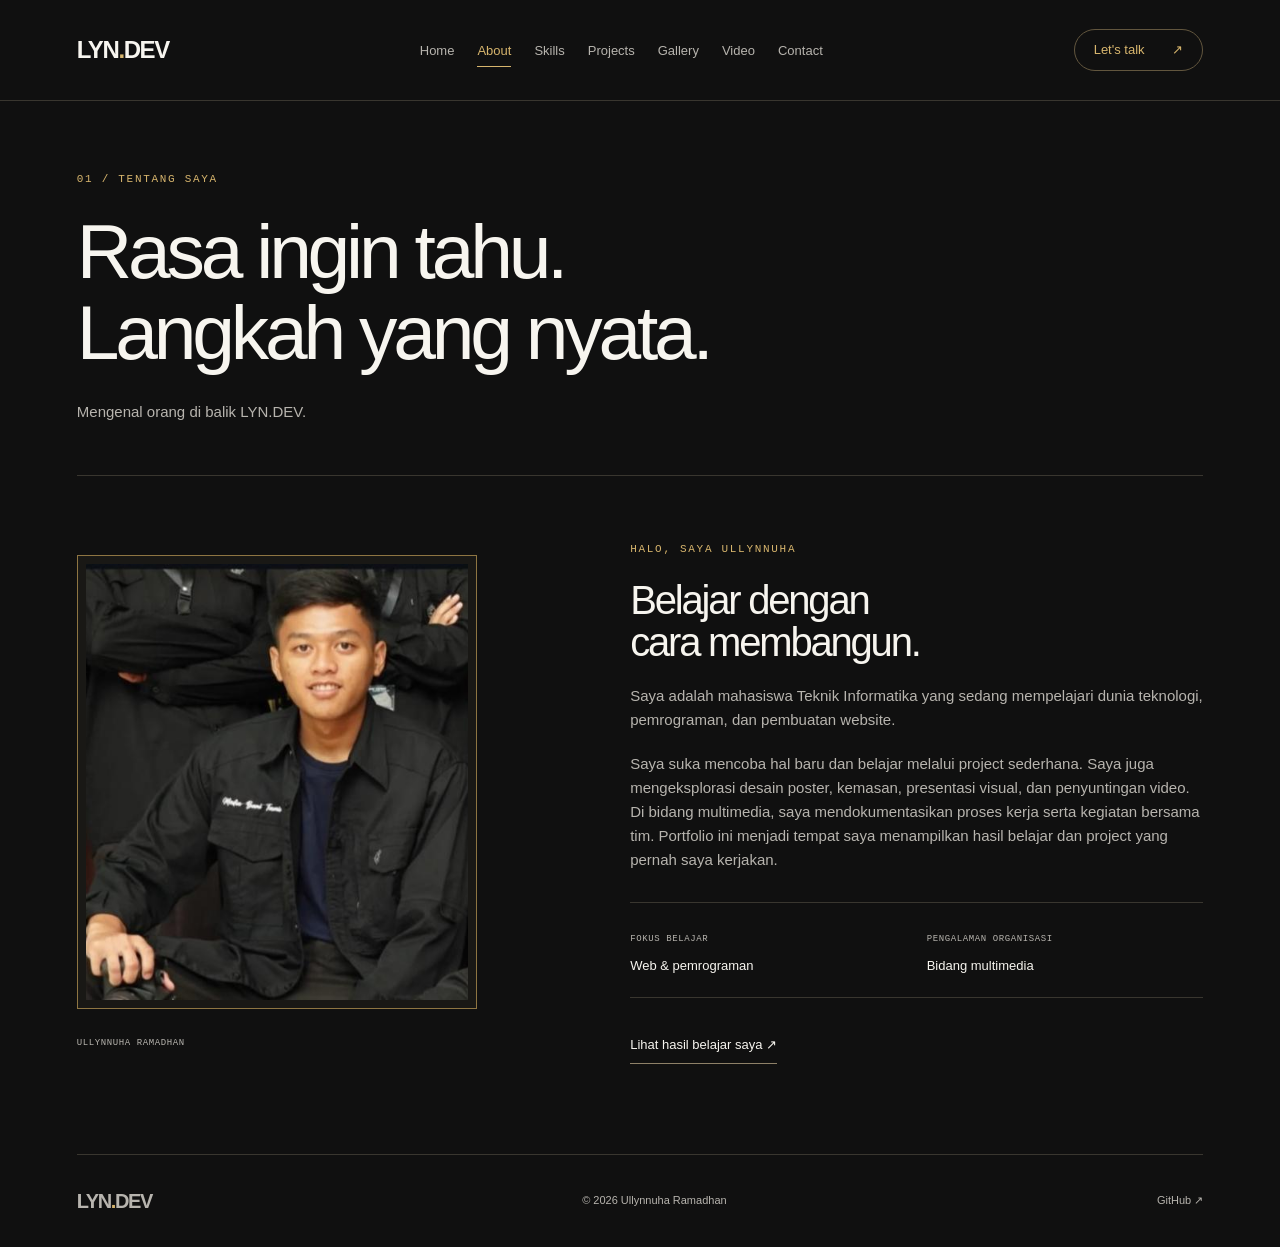
==== commit 38df76be: "Apply black white gold theme and straight portrait" ====
--- a/about.html
+++ b/about.html
@@ -1,4 +1,4 @@
 <!DOCTYPE html>
-<html lang="id"><head><meta charset="UTF-8"><meta name="viewport" content="width=device-width, initial-scale=1.0"><meta name="theme-color" content="#111832"><meta name="description" content="Portfolio Ullynnuha Ramadhan, mahasiswa Teknik Informatika. Jelajahi project website, Python, dan C++ serta hubungi saya."><title>Tentang saya | LYN.DEV</title><link rel="stylesheet" href="style.css"></head><body>
+<html lang="id"><head><meta charset="UTF-8"><meta name="viewport" content="width=device-width, initial-scale=1.0"><meta name="theme-color" content="#101010"><meta name="description" content="Portfolio Ullynnuha Ramadhan, mahasiswa Teknik Informatika. Jelajahi project website, Python, dan C++ serta hubungi saya."><title>Tentang saya | LYN.DEV</title><link rel="stylesheet" href="style.css"></head><body>
 <a class="skip" href="#main">Lewati ke konten</a><header class="header"><nav class="navbar wrap" aria-label="Navigasi utama"><a class="logo" href="index.html" aria-label="LYN.DEV — Beranda">LYN<span>.</span>DEV</a><ul class="nav-menu"><li><a href="index.html">Home</a></li><li><a href="about.html" class="active" aria-current="page">About</a></li><li><a href="skills.html">Skills</a></li><li><a href="projects.html">Projects</a></li><li><a href="gallery.html">Gallery</a></li><li><a href="multimedia.html">Video</a></li><li><a href="contact.html">Contact</a></li></ul><a class="nav-contact" href="contact.html">Let's talk <span aria-hidden="true">↗</span></a></nav></header>
 <main id="main" class="wrap"><div class="page-heading"><p class="eyebrow">01 / TENTANG SAYA</p><h1>Rasa ingin tahu.<br>Langkah yang nyata.</h1><p class="intro">Mengenal orang di balik LYN.DEV.</p></div><section class="about-grid"><figure class="portrait about-portrait"><div class="portrait-frame"><img src="nuha.jpeg" alt="Ullynnuha Ramadhan" width="600" height="750"></div><figcaption>ULLYNNUHA RAMADHAN</figcaption></figure><div class="about-copy"><p class="eyebrow">HALO, SAYA ULLYNNUHA</p><h2>Belajar dengan<br>cara membangun.</h2><p>Saya adalah mahasiswa Teknik Informatika yang sedang mempelajari dunia teknologi, pemrograman, dan pembuatan website.</p><p>Saya suka mencoba hal baru dan belajar melalui project sederhana. Saya juga mengeksplorasi desain poster, kemasan, presentasi visual, dan penyuntingan video. Di bidang multimedia, saya mendokumentasikan proses kerja serta kegiatan bersama tim. Portfolio ini menjadi tempat saya menampilkan hasil belajar dan project yang pernah saya kerjakan.</p><div class="about-facts"><div><span>FOKUS BELAJAR</span><p>Web &amp; pemrograman</p></div><div><span>PENGALAMAN ORGANISASI</span><p>Bidang multimedia</p></div></div><a class="text-link" href="projects.html">Lihat hasil belajar saya ↗</a></div></section></main><footer class="wrap"><a class="logo" href="index.html">LYN<span>.</span>DEV</a><p>© 2026 Ullynnuha Ramadhan</p><a href="https://github.com/nuharamadhan2809-code" target="_blank" rel="noopener noreferrer">GitHub <span aria-hidden="true">↗</span></a></footer><script src="gallery.js" defer></script></body></html>
--- a/style.css
+++ b/style.css
@@ -4,13 +4,17 @@
 @media(max-width:640px){.wrap{width:88%}.navbar{flex-direction:column;align-items:flex-start;gap:17px;padding-block:22px}.logo{font-size:23px}.nav-menu{width:100%;justify-content:space-between;gap:10px}.nav-menu a{font-size:12px}.hero{grid-template-columns:1fr;padding-block:45px;gap:40px}.hero h1{font-size:clamp(48px,13.8vw,80px);margin-block:23px}.hero-tagline{font-size:25px}.hero .eyebrow{font-size:10px;letter-spacing:1px}.hero-description{font-size:14px}.actions{gap:24px}.portrait{width:100%;max-width:440px}.portrait-frame img{height:390px;height:clamp(320px,100vw,450px)}.portrait figcaption{font-size:9px}.portrait-index{right:-22px}.stack-strip p{font-size:12px;word-spacing:0}.stack-strip i{margin-inline:4px}.section{padding-block:50px}.section-heading{align-items:flex-start;flex-direction:column;margin-bottom:25px;gap:15px}.project-grid{grid-template-columns:1fr;gap:35px}.project-visual{padding:20px}.project h3{font-size:25px}.project-meta{font-size:8px}.contact-banner{padding-block:40px 50px}.contact-banner .button{position:static;margin-top:30px}.contact-banner h2{font-size:49px}footer{flex-wrap:wrap;padding-block:25px}footer p{order:3;width:100%}.page-heading{padding-block:45px 35px}.page-heading h1{font-size:clamp(39px,10.7vw,62px)}.intro{font-size:14px}.about-grid{grid-template-columns:1fr;padding-block:40px 60px;gap:35px}.about-copy h2{font-size:36px}.about-facts{grid-template-columns:1fr}.skills-grid{grid-template-columns:1fr;margin-block:30px}.skill h2{margin-top:28px}.page-outro{align-items:flex-start;flex-direction:column;padding-block:25px 45px}.projects-all{padding-block:35px 45px}.contact-list h2{font-size:30px}.contact-list>a{padding-inline:0}.contact-arrow{font-size:32px}.contact-list p{font-size:12px}.contact-list{padding-bottom:45px}}
 @media(prefers-reduced-motion:reduce){html{scroll-behavior:auto}*,*:before,*:after{transition:none!important;animation:none!important}}
 
-/* Midnight blue, lilac, mint, and full-color creative work. */
-:root{color-scheme:light;--bg:#111832;--fg:#eef1ff;--muted:#afb9d5;--line:#344064;--panel:#1d284b;--accent:#bea7ff;--orange:#75e2cc}
-body{background:var(--bg)}a:focus-visible,button:focus-visible{outline:3px solid var(--accent);outline-offset:5px}.logo span,.period,.surname{color:var(--accent)}.header{background:#111832f0}.nav-menu a:hover,.nav-menu .active{color:var(--accent)}.nav-menu .active:after{background:var(--accent)}.nav-contact{border-color:var(--line);color:var(--accent)}.nav-contact:hover{background:var(--panel)}.hero{padding-block:64px 60px}.hero-copy{position:relative}.hero h1{font-weight:600}.hero-tagline{font-weight:500}.status-dot{background:var(--orange)}.button{background:var(--accent);color:#fff9f1;border-color:var(--accent);border-radius:6px}.button:hover{background:var(--fg);color:#fff9f1;border-color:var(--fg)}.text-link{border-color:#8997c0}.text-link:hover{color:var(--accent);border-color:var(--accent)}.portrait-frame{border:0;background:#43517a;padding:14px 14px 45px;border-radius:140px 140px 9px 9px;transform:rotate(2deg);box-shadow:12px 13px 0 #263357}.portrait-frame:before{display:none}.portrait-frame img{filter:none;border-radius:126px 126px 3px 3px;object-position:center 35%}.portrait figcaption{margin-top:27px;color:var(--muted)}.portrait-index{color:var(--accent)}.stack-strip{border-block-color:#344064}.stack-strip i{color:#8997c0}.stack-strip p{color:#bfcaf0}.project-visual{background:var(--panel);border-color:var(--line);border-radius:10px}.project-visual img{filter:none}.project h3{color:var(--fg)}.project-meta{color:var(--accent)}.contact-banner{background:#202d54;border:0;border-radius:16px;padding:45px 40px 55px;margin-bottom:60px}.contact-banner .button{right:40px;bottom:60px}.contact-banner h2{font-size:clamp(40px,5vw,66px)}.contact-banner .eyebrow{color:var(--accent)}.skill:hover,.contact-list>a:hover{background:#1d284b}.skill{background:transparent}.skill-top{color:var(--accent)}.skip{background:var(--accent);color:white}.code-visual{color:var(--fg)}.page-heading .eyebrow,.about-copy>.eyebrow{color:var(--accent)}footer{color:var(--muted)}.gallery-heading{padding-top:55px}.gallery-heading h1{font-size:clamp(54px,6.9vw,94px);font-weight:500}.gallery-heading em{font-family:Georgia,'Times New Roman',serif;font-weight:400;color:var(--accent);letter-spacing:-.055em}.gallery-intro{display:flex;align-items:end;justify-content:space-between;gap:30px}.gallery-intro .intro{max-width:480px}.collection-count{color:var(--accent);font-family:monospace;font-size:15px;text-align:right;white-space:nowrap}.collection-count span{font-size:9px;letter-spacing:1px;color:var(--muted)}.gallery-section{padding-block:30px 70px}.gallery-toolbar{display:flex;align-items:center;justify-content:space-between;gap:20px;margin-bottom:32px}.filter-group{display:flex;gap:8px;flex-wrap:wrap}button{font:inherit;cursor:pointer}.filter{background:transparent;border:1px solid var(--line);color:var(--muted);border-radius:30px;font-size:12px;padding:10px 20px;transition:background .2s,color .2s}.filter span{font-size:9px;margin-left:8px;opacity:.75}.filter.active,.filter:hover{background:var(--accent);border-color:var(--accent);color:#fff9f1}.gallery-hint{font-family:monospace;font-size:10px;color:var(--muted)}.work-grid{display:grid;grid-template-columns:repeat(3,minmax(0,1fr));gap:38px 24px}.work-card{min-width:0}.work-card[hidden]{display:none}.work-image{position:relative;display:flex;align-items:center;justify-content:center;background:#1a2545;border:1px solid #344064;border-radius:12px;overflow:hidden;aspect-ratio:3/4;padding:16px;transition:background .2s}.work-image img{width:100%;height:100%;object-fit:contain;filter:none;transition:transform .3s}.work-image:hover img{transform:scale(1.025)}.view-art{position:absolute;bottom:14px;right:14px;background:#101a35ed;border:1px solid #526088;color:var(--accent);border-radius:30px;padding:8px 12px;font-size:10px;display:flex;gap:24px;box-shadow:0 2px 10px #00000020}.work-caption{display:flex;justify-content:space-between;align-items:start;gap:15px;margin-top:18px}.work-caption .eyebrow{font-size:9px;letter-spacing:1.4px;color:var(--accent)}.work-caption h3{font-size:20px;letter-spacing:-.6px;font-weight:500;line-height:1.25;margin-top:7px}.work-index{font:11px monospace;color:var(--muted);padding-top:3px}.selected-work{border-bottom:1px solid var(--line)}.home-works .work-image{aspect-ratio:4/5}.gallery-grid .work-card:last-child{grid-column:span 2}.gallery-grid .work-card:last-child .work-image{aspect-ratio:16/9}.creative-link{padding-top:24px;display:flex;align-items:center;justify-content:space-between;gap:20px}.creative-link p{color:var(--muted);font-size:13px}.viewer-open{overflow:hidden}.art-viewer{color:#fff5e9;background:#131e3b;border:1px solid #526088;border-radius:14px;max-width:1100px;width:94vw;max-height:94dvh;padding:20px;box-shadow:0 25px 100px #0005}.art-viewer::backdrop{background:#091022ee;backdrop-filter:blur(6px)}.viewer-toolbar{display:flex;justify-content:space-between;align-items:center;margin-bottom:14px}.viewer-counter{font:12px monospace;color:#bfcaf0}.viewer-close,.viewer-prev,.viewer-next{background:transparent;color:#fff5e9;border:1px solid #526088;border-radius:30px;padding:8px 16px;font-size:13px;min-height:40px}.viewer-close span{font-size:20px;margin-left:15px}.viewer-stage{display:grid;grid-template-columns:44px minmax(0,1fr) 44px;gap:12px;align-items:center}.viewer-prev,.viewer-next{padding:0;font-size:20px}.viewer-image{width:100%;height:65dvh;object-fit:contain}.viewer-caption{display:flex;align-items:center;justify-content:space-between;gap:20px;margin-top:20px}.viewer-caption h2{font-size:22px;font-weight:500;letter-spacing:-.7px}.viewer-caption p{font-size:12px;color:#bfcaf0;margin-top:8px;max-width:650px}.viewer-original{font-size:11px;white-space:nowrap;color:#bea7ff;border-bottom:1px solid #8997c0}.viewer-close:hover,.viewer-prev:hover,.viewer-next:hover{background:#344064}
+/* Black, white, and gold with full-color creative work. */
+:root{color-scheme:light;--bg:#101010;--fg:#f7f5ef;--muted:#b7b4ae;--line:#39362f;--panel:#1c1b18;--accent:#d7b56d;--orange:#d7b56d}
+body{background:var(--bg)}a:focus-visible,button:focus-visible{outline:3px solid var(--accent);outline-offset:5px}.logo span,.period,.surname{color:var(--accent)}.header{background:#101010f0}.nav-menu a:hover,.nav-menu .active{color:var(--accent)}.nav-menu .active:after{background:var(--accent)}.nav-contact{border-color:var(--line);color:var(--accent)}.nav-contact:hover{background:var(--panel)}.hero{padding-block:64px 60px}.hero-copy{position:relative}.hero h1{font-weight:600}.hero-tagline{font-weight:500}.status-dot{background:var(--orange)}.button{background:var(--accent);color:#fff9f1;border-color:var(--accent);border-radius:6px}.button:hover{background:var(--fg);color:#fff9f1;border-color:var(--fg)}.text-link{border-color:#8e8168}.text-link:hover{color:var(--accent);border-color:var(--accent)}.portrait-frame{border:0;background:#6d5b35;padding:14px 14px 45px;border-radius:140px 140px 9px 9px;transform:rotate(2deg);box-shadow:12px 13px 0 #29251b}.portrait-frame:before{display:none}.portrait-frame img{filter:none;border-radius:126px 126px 3px 3px;object-position:center 35%}.portrait figcaption{margin-top:27px;color:var(--muted)}.portrait-index{color:var(--accent)}.stack-strip{border-block-color:#39362f}.stack-strip i{color:#8e8168}.stack-strip p{color:#d3cec2}.project-visual{background:var(--panel);border-color:var(--line);border-radius:10px}.project-visual img{filter:none}.project h3{color:var(--fg)}.project-meta{color:var(--accent)}.contact-banner{background:#242017;border:0;border-radius:16px;padding:45px 40px 55px;margin-bottom:60px}.contact-banner .button{right:40px;bottom:60px}.contact-banner h2{font-size:clamp(40px,5vw,66px)}.contact-banner .eyebrow{color:var(--accent)}.skill:hover,.contact-list>a:hover{background:#1c1b18}.skill{background:transparent}.skill-top{color:var(--accent)}.skip{background:var(--accent);color:white}.code-visual{color:var(--fg)}.page-heading .eyebrow,.about-copy>.eyebrow{color:var(--accent)}footer{color:var(--muted)}.gallery-heading{padding-top:55px}.gallery-heading h1{font-size:clamp(54px,6.9vw,94px);font-weight:500}.gallery-heading em{font-family:Georgia,'Times New Roman',serif;font-weight:400;color:var(--accent);letter-spacing:-.055em}.gallery-intro{display:flex;align-items:end;justify-content:space-between;gap:30px}.gallery-intro .intro{max-width:480px}.collection-count{color:var(--accent);font-family:monospace;font-size:15px;text-align:right;white-space:nowrap}.collection-count span{font-size:9px;letter-spacing:1px;color:var(--muted)}.gallery-section{padding-block:30px 70px}.gallery-toolbar{display:flex;align-items:center;justify-content:space-between;gap:20px;margin-bottom:32px}.filter-group{display:flex;gap:8px;flex-wrap:wrap}button{font:inherit;cursor:pointer}.filter{background:transparent;border:1px solid var(--line);color:var(--muted);border-radius:30px;font-size:12px;padding:10px 20px;transition:background .2s,color .2s}.filter span{font-size:9px;margin-left:8px;opacity:.75}.filter.active,.filter:hover{background:var(--accent);border-color:var(--accent);color:#fff9f1}.gallery-hint{font-family:monospace;font-size:10px;color:var(--muted)}.work-grid{display:grid;grid-template-columns:repeat(3,minmax(0,1fr));gap:38px 24px}.work-card{min-width:0}.work-card[hidden]{display:none}.work-image{position:relative;display:flex;align-items:center;justify-content:center;background:#1b1a17;border:1px solid #39362f;border-radius:12px;overflow:hidden;aspect-ratio:3/4;padding:16px;transition:background .2s}.work-image img{width:100%;height:100%;object-fit:contain;filter:none;transition:transform .3s}.work-image:hover img{transform:scale(1.025)}.view-art{position:absolute;bottom:14px;right:14px;background:#15130fed;border:1px solid #62563e;color:var(--accent);border-radius:30px;padding:8px 12px;font-size:10px;display:flex;gap:24px;box-shadow:0 2px 10px #00000020}.work-caption{display:flex;justify-content:space-between;align-items:start;gap:15px;margin-top:18px}.work-caption .eyebrow{font-size:9px;letter-spacing:1.4px;color:var(--accent)}.work-caption h3{font-size:20px;letter-spacing:-.6px;font-weight:500;line-height:1.25;margin-top:7px}.work-index{font:11px monospace;color:var(--muted);padding-top:3px}.selected-work{border-bottom:1px solid var(--line)}.home-works .work-image{aspect-ratio:4/5}.gallery-grid .work-card:last-child{grid-column:span 2}.gallery-grid .work-card:last-child .work-image{aspect-ratio:16/9}.creative-link{padding-top:24px;display:flex;align-items:center;justify-content:space-between;gap:20px}.creative-link p{color:var(--muted);font-size:13px}.viewer-open{overflow:hidden}.art-viewer{color:#fff5e9;background:#181713;border:1px solid #62563e;border-radius:14px;max-width:1100px;width:94vw;max-height:94dvh;padding:20px;box-shadow:0 25px 100px #0005}.art-viewer::backdrop{background:#080808ee;backdrop-filter:blur(6px)}.viewer-toolbar{display:flex;justify-content:space-between;align-items:center;margin-bottom:14px}.viewer-counter{font:12px monospace;color:#d3cec2}.viewer-close,.viewer-prev,.viewer-next{background:transparent;color:#fff5e9;border:1px solid #62563e;border-radius:30px;padding:8px 16px;font-size:13px;min-height:40px}.viewer-close span{font-size:20px;margin-left:15px}.viewer-stage{display:grid;grid-template-columns:44px minmax(0,1fr) 44px;gap:12px;align-items:center}.viewer-prev,.viewer-next{padding:0;font-size:20px}.viewer-image{width:100%;height:65dvh;object-fit:contain}.viewer-caption{display:flex;align-items:center;justify-content:space-between;gap:20px;margin-top:20px}.viewer-caption h2{font-size:22px;font-weight:500;letter-spacing:-.7px}.viewer-caption p{font-size:12px;color:#d3cec2;margin-top:8px;max-width:650px}.viewer-original{font-size:11px;white-space:nowrap;color:#d7b56d;border-bottom:1px solid #8e8168}.viewer-close:hover,.viewer-prev:hover,.viewer-next:hover{background:#39362f}
 @media(max-width:950px){.work-grid{grid-template-columns:repeat(2,minmax(0,1fr))}.home-works .work-card:last-child{grid-column:1/-1}.home-works .work-card:last-child .work-image{aspect-ratio:1.8}.nav-menu{gap:18px}.gallery-grid .work-card:last-child{grid-column:1/-1}.contact-banner{padding-inline:28px}.contact-banner .button{right:28px}.hero{gap:7%}}
 @media(max-width:640px){.navbar{align-items:flex-start;gap:20px}.nav-menu{gap:8px;flex-wrap:wrap}.nav-menu a{font-size:11px}.hero{padding-top:38px}.hero .portrait{width:93%;margin:0 auto 15px}.portrait-frame{border-radius:140px 140px 7px 7px}.portrait-frame img{border-radius:126px 126px 3px 3px}.portrait-index{right:-23px}.work-grid{grid-template-columns:1fr;gap:30px}.home-works .work-card:last-child{grid-column:auto}.home-works .work-card:last-child .work-image{aspect-ratio:4/5}.work-image{padding:16px}.gallery-grid .work-card:last-child{grid-column:auto}.gallery-grid .work-card:last-child .work-image{aspect-ratio:16/10}.work-caption h3{font-size:23px}.gallery-heading{padding-top:38px}.gallery-heading h1{font-size:clamp(49px,12vw,72px)}.gallery-intro{align-items:start;flex-direction:column;gap:20px}.collection-count{text-align:left;font-size:12px}.collection-count br{display:none}.collection-count span{margin-left:12px;font-size:8px}.gallery-toolbar{align-items:start;flex-direction:column;gap:15px}.filter{padding:9px 14px;font-size:11px}.gallery-hint{font-size:9px}.gallery-section{padding-bottom:45px}.contact-banner{padding:30px 23px 35px;margin-bottom:40px}.contact-banner h2{font-size:43px}.contact-banner .button{position:static}.creative-link{align-items:start;flex-direction:column;gap:10px}.viewer-stage{grid-template-columns:32px minmax(0,1fr) 32px;gap:6px}.art-viewer{width:96vw;padding:12px}.viewer-image{height:59dvh}.viewer-caption{align-items:start;flex-direction:column;gap:12px;margin-top:15px}.viewer-caption h2{font-size:19px}.viewer-caption p{font-size:11px}.viewer-prev,.viewer-next{min-height:36px;font-size:17px}.viewer-toolbar{margin-bottom:10px}}
 
 /* Multimedia portfolio */
-:root{color-scheme:dark}.button{color:#151d37}.button:hover{background:var(--orange);border-color:var(--orange);color:#151d37}.filter.active,.filter:hover{color:#151d37}.skip{color:#151d37}.portrait-frame{background:linear-gradient(150deg,#b8a4ed,#657cba);box-shadow:12px 13px 0 #253254}.hero h1{letter-spacing:-.065em}.contact-banner{background:linear-gradient(120deg,#27385e,#272d57)}.nav-menu{gap:23px}.nav-contact{border-color:#526088}.stack-strip>span{color:var(--orange)}.eyebrow{color:var(--muted)}.section-heading .eyebrow,.page-heading .eyebrow{color:var(--orange)}.gallery-heading em,.period{color:var(--orange)}.video-heading h1 em{font-family:Georgia,serif;font-weight:400;color:var(--accent)}.video-summary{display:flex;align-items:end;justify-content:space-between;gap:30px}.video-summary .intro{max-width:520px}.video-count{font:12px monospace;color:var(--orange);white-space:nowrap}.video-section{padding-block:55px 15px}.video-section-heading{display:flex;align-items:end;justify-content:space-between;gap:24px;margin-bottom:28px}.video-section-heading h2{font-size:clamp(30px,3.4vw,45px);font-weight:500;margin-top:13px}.video-section-heading>p{font-size:12px;color:var(--muted);max-width:290px;line-height:1.8}.video-grid{display:grid;grid-template-columns:repeat(2,minmax(0,1fr));gap:38px 26px}.video-card{min-width:0}.video-stage{position:relative;background:#080e22;border:1px solid var(--line);border-radius:12px;overflow:hidden;aspect-ratio:16/9}.video-stage video{display:block;width:100%;height:100%;object-fit:contain;background:#080e22}.video-stage video:focus-visible{outline:3px solid var(--orange);outline-offset:-3px}.video-label{display:flex;align-items:center;justify-content:space-between;gap:10px;color:var(--accent);font:10px monospace;letter-spacing:1px;margin-top:18px}.video-card h3{font-size:23px;font-weight:500;margin-top:10px;letter-spacing:-.7px;line-height:1.2}.video-card>p{font-size:13px;color:var(--muted);line-height:1.8;margin-top:12px;max-width:510px}.video-grid.portrait-videos .video-stage{aspect-ratio:4/5}.multimedia-outro{margin-top:55px}.media-link{display:flex;gap:25px;align-items:center;justify-content:space-between;padding-block:25px;border-bottom:1px solid var(--line)}.media-link p{font-size:13px;color:var(--muted)}.media-fallback{font-size:11px;color:var(--muted);display:inline-block;margin-top:13px;border-bottom:1px solid #526088}.video-section .eyebrow{color:var(--orange)}.video-card .eyebrow{color:var(--accent)}.video-note{font-size:12px;color:var(--muted);padding:20px 0 35px;max-width:650px}.home-video-section{border-top:1px solid var(--line)}
+:root{color-scheme:dark}.button{color:#15130e}.button:hover{background:var(--orange);border-color:var(--orange);color:#15130e}.filter.active,.filter:hover{color:#15130e}.skip{color:#15130e}.portrait-frame{background:linear-gradient(150deg,#ddbf7b,#8c6c31);box-shadow:12px 13px 0 #30291b}.hero h1{letter-spacing:-.065em}.contact-banner{background:linear-gradient(120deg,#29241a,#1b1a17)}.nav-menu{gap:23px}.nav-contact{border-color:#62563e}.stack-strip>span{color:var(--orange)}.eyebrow{color:var(--muted)}.section-heading .eyebrow,.page-heading .eyebrow{color:var(--orange)}.gallery-heading em,.period{color:var(--orange)}.video-heading h1 em{font-family:Georgia,serif;font-weight:400;color:var(--accent)}.video-summary{display:flex;align-items:end;justify-content:space-between;gap:30px}.video-summary .intro{max-width:520px}.video-count{font:12px monospace;color:var(--orange);white-space:nowrap}.video-section{padding-block:55px 15px}.video-section-heading{display:flex;align-items:end;justify-content:space-between;gap:24px;margin-bottom:28px}.video-section-heading h2{font-size:clamp(30px,3.4vw,45px);font-weight:500;margin-top:13px}.video-section-heading>p{font-size:12px;color:var(--muted);max-width:290px;line-height:1.8}.video-grid{display:grid;grid-template-columns:repeat(2,minmax(0,1fr));gap:38px 26px}.video-card{min-width:0}.video-stage{position:relative;background:#080808;border:1px solid var(--line);border-radius:12px;overflow:hidden;aspect-ratio:16/9}.video-stage video{display:block;width:100%;height:100%;object-fit:contain;background:#080808}.video-stage video:focus-visible{outline:3px solid var(--orange);outline-offset:-3px}.video-label{display:flex;align-items:center;justify-content:space-between;gap:10px;color:var(--accent);font:10px monospace;letter-spacing:1px;margin-top:18px}.video-card h3{font-size:23px;font-weight:500;margin-top:10px;letter-spacing:-.7px;line-height:1.2}.video-card>p{font-size:13px;color:var(--muted);line-height:1.8;margin-top:12px;max-width:510px}.video-grid.portrait-videos .video-stage{aspect-ratio:4/5}.multimedia-outro{margin-top:55px}.media-link{display:flex;gap:25px;align-items:center;justify-content:space-between;padding-block:25px;border-bottom:1px solid var(--line)}.media-link p{font-size:13px;color:var(--muted)}.media-fallback{font-size:11px;color:var(--muted);display:inline-block;margin-top:13px;border-bottom:1px solid #62563e}.video-section .eyebrow{color:var(--orange)}.video-card .eyebrow{color:var(--accent)}.video-note{font-size:12px;color:var(--muted);padding:20px 0 35px;max-width:650px}.home-video-section{border-top:1px solid var(--line)}
 @media(max-width:950px){.nav-menu{gap:14px}.video-section-heading{align-items:start;flex-direction:column;gap:16px}.video-section-heading>p{max-width:500px}}
 @media(max-width:640px){.nav-menu{gap:7px}.nav-menu a{font-size:10px}.video-summary{align-items:start;flex-direction:column;gap:20px}.video-count{font-size:10px}.video-grid{grid-template-columns:1fr;gap:32px}.video-section{padding-top:35px}.video-card h3{font-size:24px}.media-link{align-items:start;flex-direction:column;gap:12px}.video-heading h1{font-size:clamp(43px,11vw,63px)}.video-label{font-size:9px}.video-section-heading h2{font-size:35px}}
+
+/* Straight portrait frame. */
+.portrait-frame{border:1px solid #8e7542;border-radius:0;transform:none;background:#191815;padding:8px;box-shadow:none}
+.portrait-frame img{border-radius:0}
